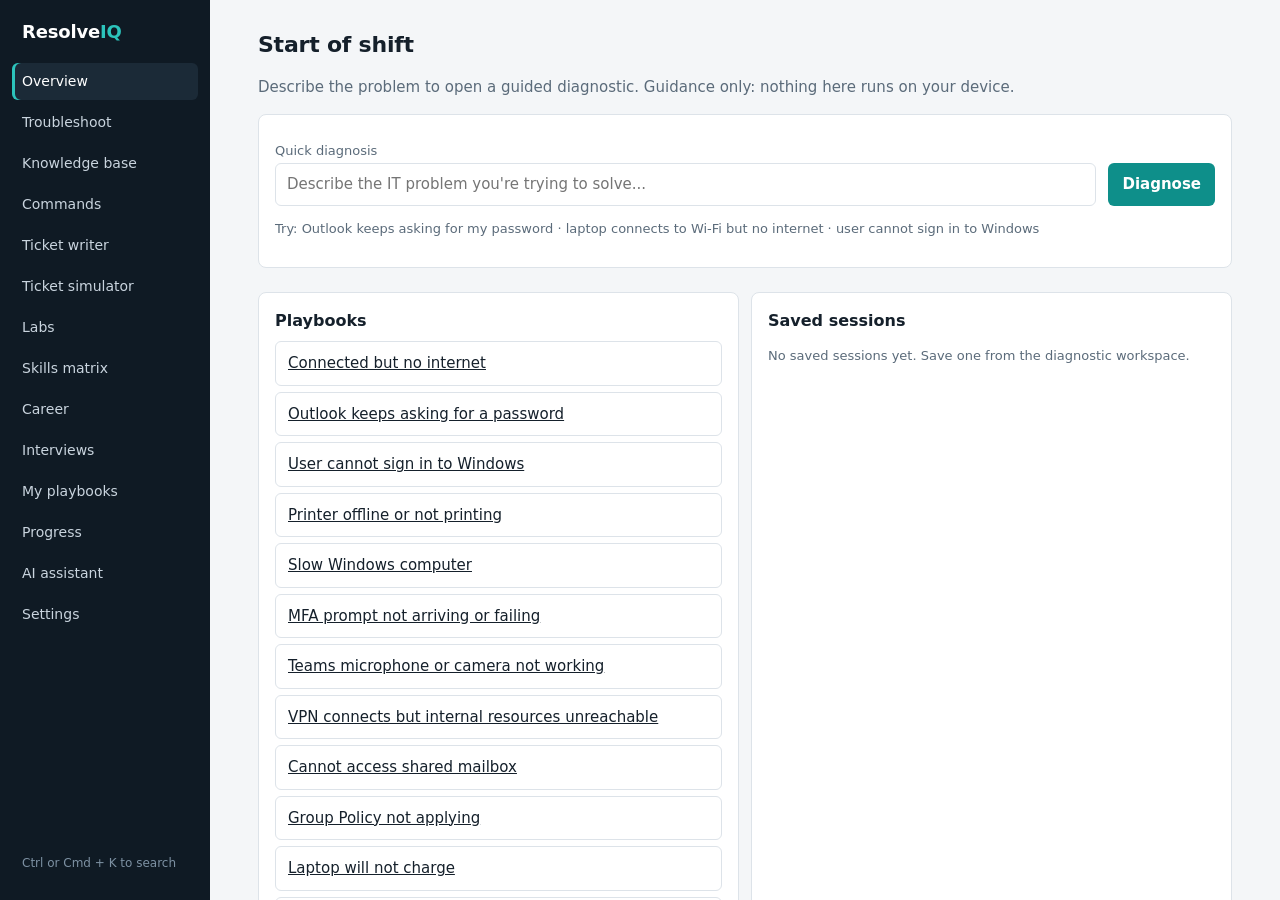
==== index.html @ e72633bb "Add files via upload" ====
<!DOCTYPE html>
<html lang="en-GB"><head><meta charset="utf-8"><title>ResolveIQ</title>
<meta name="viewport" content="width=device-width, initial-scale=1, viewport-fit=cover">
<style>
:root{--bg:#f4f6f8;--sf:#fff;--tx:#15202b;--mu:#5b6b7a;--bd:#dde3e9;--sh:#0f1a24;--shx:#c9d4de;--ac:#0e8f8a;--acx:#fff;--ok:#1a7f4b;--wn:#a15c00;--er:#b3261e;--fn:Inter,Geist,"Segoe UI",system-ui,sans-serif;--mo:ui-monospace,Consolas,monospace;box-sizing:border-box;padding-top:env(safe-area-inset-top,0px);padding-bottom:env(safe-area-inset-bottom,0px);color-scheme:light}
@media(prefers-color-scheme:dark){:root:not([data-theme=light]){--bg:#0b1218;--sf:#131d26;--tx:#e6edf3;--mu:#92a3b3;--bd:#233140;--sh:#070c11;--ac:#2cc4bc;--acx:#04201f;--ok:#4ccb8a;--wn:#f0b45a;--er:#ff8b82;color-scheme:dark}}
:root[data-theme=dark]{--bg:#0b1218;--sf:#131d26;--tx:#e6edf3;--mu:#92a3b3;--bd:#233140;--sh:#070c11;--ac:#2cc4bc;--acx:#04201f;--ok:#4ccb8a;--wn:#f0b45a;--er:#ff8b82;color-scheme:dark}
*{box-sizing:border-box}html,body{height:100%;margin:0}html{scroll-padding-top:env(safe-area-inset-top,0px)}
body{background:var(--bg);color:var(--tx);font:15px/1.5 var(--fn);display:flex}
a{color:inherit}button,input,textarea,select{font:inherit;color:inherit}
:focus-visible{outline:2px solid var(--ac);outline-offset:2px}
aside{width:210px;background:var(--sh);color:var(--shx);padding:18px 12px;display:flex;flex-direction:column;gap:4px;flex:none}
.logo{font-weight:700;font-size:18px;color:#fff;padding:0 10px 14px;letter-spacing:-.01em}.logo b{color:#2cc4bc}
aside a{padding:8px 10px;border-radius:6px;text-decoration:none;font-size:14px}aside a:hover{background:#1b2a37}aside a.on{background:#1b2a37;color:#fff;box-shadow:inset 3px 0 #2cc4bc}
aside small{margin-top:auto;padding:10px;color:#7d91a3;font-size:12px}
main{flex:1;min-width:0;overflow:auto;padding:28px clamp(16px,4vw,48px)}
h1{font-size:22px;margin:0 0 4px;letter-spacing:-.01em}h2{font-size:16px;margin:0 0 8px}.mu{color:var(--mu)}.sm{font-size:13px}
.box{background:var(--sf);border:1px solid var(--bd);border-radius:8px;padding:16px;margin:12px 0}
.row{display:flex;gap:12px;flex-wrap:wrap}.row>*{flex:1 1 280px;min-width:0}
input,textarea,select{width:100%;background:var(--sf);border:1px solid var(--bd);border-radius:6px;padding:9px 11px}
textarea{min-height:70px;resize:vertical}label{display:block;font-size:13px;color:var(--mu);margin:10px 0 3px}
.btn{background:var(--ac);color:var(--acx);border:0;border-radius:6px;padding:8px 14px;font-weight:600;cursor:pointer}
.btn.g{background:transparent;color:var(--tx);border:1px solid var(--bd)}.btn:hover{filter:brightness(1.08)}
.opt{display:block;width:100%;text-align:left;background:var(--sf);border:1px solid var(--bd);border-radius:6px;padding:10px 12px;margin:6px 0;cursor:pointer}.opt:hover{border-color:var(--ac)}
pre{background:var(--sh);color:#d5e3ee;border-radius:6px;padding:10px 12px;overflow-x:auto;font:13px var(--mo);margin:8px 0}
.tag{display:inline-block;font-size:12px;border-radius:4px;padding:1px 7px;border:1px solid currentColor;font-weight:600}
.r0{color:var(--ok)}.r1{color:var(--wn)}.r2{color:var(--er)}
.bar{height:6px;background:var(--bd);border-radius:3px;overflow:hidden}.bar i{display:block;height:100%;background:var(--ac);transition:width .25s}
.hl{display:grid;grid-template-columns:1fr 44px;gap:2px 10px;align-items:center;font-size:13px}
.ev li{margin:3px 0}.ev button{border:0;background:none;color:var(--ac);cursor:pointer;padding:0;font-size:12px}
.warn{border-left:4px solid var(--wn);background:color-mix(in srgb,var(--wn) 10%,var(--sf));padding:10px 12px;border-radius:6px;margin:10px 0}
.toast{position:fixed;bottom:20px;right:20px;background:var(--sh);color:#fff;padding:9px 14px;border-radius:6px;font-size:13px}
@media(max-width:800px){body{flex-direction:column}aside{width:100%;flex-direction:row;flex-wrap:wrap;padding:8px}.logo{padding:6px 10px}aside small{display:none}}
@media(prefers-reduced-motion:reduce){*{transition:none!important}}
</style></head><body>
<aside id="nav"></aside><main id="app" tabindex="-1"></main>
<script>
const $=s=>document.querySelector(s);
const esc=s=>String(s??"").replace(/[&<>"']/g,c=>({"&":"&amp;","<":"&lt;",">":"&gt;",'"':"&quot;","'":"&#39;"}[c]));
let DB={theme:"auto",sessions:[],recent:[]};
try{const x=JSON.parse(localStorage.getItem("riq")||"null");if(x&&Array.isArray(x.sessions))DB={...DB,...x}}catch(e){}
const save=()=>{try{localStorage.setItem("riq",JSON.stringify(DB))}catch(e){}};
const theme=()=>{if(DB.theme==="auto")document.documentElement.removeAttribute("data-theme");else document.documentElement.setAttribute("data-theme",DB.theme)};theme();
const toast=m=>{const t=document.createElement("div");t.className="toast";t.textContent=m;document.body.append(t);setTimeout(()=>t.remove(),1800)};
const copy=async t=>{try{await navigator.clipboard.writeText(t);toast("Copied")}catch(e){toast("Copy blocked by browser; select the text manually")}};

/* ---------- Playbooks: decision trees with hypothesis scoring ---------- */
const PB={
net:{t:"Connected but no internet",kw:"wifi wi-fi internet network browse browsing dns dhcp gateway offline ethernet website websites",
 h:{adp:["Adapter or Wi-Fi association fault",1],dhcp:["DHCP failure",1],lan:["Gateway, switch port or VLAN fault",1],wan:["Upstream or ISP outage",1],dns:["DNS resolution failure",1],prx:["Proxy or browser-level fault",1]},
 n:{
 a:{q:"Does the device have a valid IP configuration?",why:"Everything else depends on a usable address, mask and gateway. An address starting 169.254 means the device gave up waiting for DHCP.",cmd:"ipconfig /all",risk:0,perm:"Standard user",
  o:[{l:"Valid address (for example 192.168.x.x or 10.x.x.x) and a gateway",n:"b",e:"Valid IPv4 address and gateway present",d:{dhcp:-1,adp:-1}},{l:"169.254.x.x (APIPA) address",n:"dh",e:"APIPA address 169.254.x.x",d:{dhcp:5,adp:1}},{l:"No adapter, or media disconnected",n:"ad",e:"Adapter missing or media disconnected",d:{adp:5}}]},
 b:{q:"Can the device reach its default gateway?",why:"A reply proves the local link, switch port and VLAN work. A failure narrows the fault to the local segment.",cmd:"ping <default-gateway-from-ipconfig>",risk:0,perm:"Standard user",
  o:[{l:"Replies received",n:"c",e:"Gateway ping succeeded",d:{lan:-2,adp:-2}},{l:"Request timed out or unreachable",n:"gw",e:"Gateway ping failed",d:{lan:4,wan:-1,dns:-1,prx:-1}},{l:"Inconclusive (ICMP may be blocked)",n:"c",e:"Gateway ping inconclusive",d:{}}]},
 c:{q:"Can the device reach a public IP address directly?",why:"Pinging an IP bypasses DNS. Success means routing to the internet works, so suspect name resolution or the browser.",cmd:"ping 1.1.1.1",risk:0,perm:"Standard user",
  o:[{l:"Replies received",n:"d",e:"Ping to 1.1.1.1 succeeded",d:{wan:-3,lan:-2}},{l:"Timed out",n:"wn",e:"Ping to 1.1.1.1 failed with gateway reachable",d:{wan:5}},{l:"Not tested or blocked by policy",n:"d",e:"Ping to 1.1.1.1 not possible",d:{}}]},
 d:{q:"Does a DNS lookup succeed?",why:"This separates name resolution from connectivity. IP works but names fail is the classic DNS signature.",cmd:"nslookup microsoft.com\nResolve-DnsName microsoft.com",risk:0,perm:"Standard user",
  o:[{l:"Returns an IP address",n:"px",e:"DNS lookup succeeded",d:{dns:-3,prx:2}},{l:"Timed out or server failed",n:"dn",e:"DNS lookup failed while IP connectivity works",d:{dns:6}}]},
 dh:{res:"Likely cause: DHCP did not assign an address.",conf:"Likely, not confirmed",steps:["Check the Wi-Fi or cable first; try another port or SSID to see if the fault follows the device.","Ask whether other devices on the same switch or SSID are affected. If so, escalate to networking: DHCP scope exhaustion or relay fault.","If only this device: ipconfig /release then /renew is state-changing for this adapter only. Warn the user they will briefly lose connectivity."],esc:"Several devices affected, or scope exhaustion suspected."},
 ad:{res:"Likely cause: the adapter is disabled, unplugged or missing its driver.",conf:"Likely, not confirmed",steps:["Check physical link, Wi-Fi switch and airplane mode.","Open Device Manager and look for a warning icon on the network adapter.","Check Get-NetAdapter output for Status Disconnected or Disabled.","Enabling an adapter changes state; confirm it is permitted by policy."],esc:"Adapter absent from Device Manager after reboot (possible hardware fault)."},
 gw:{res:"The local link works or does not: gateway is unreachable from this device.",conf:"Supported by one test",steps:["Re-seat cable or reconnect Wi-Fi, then repeat the ping.","Check whether neighbouring devices can reach the gateway. If yes, suspect the port, VLAN or Wi-Fi association for this device.","Compare the device subnet mask and gateway with a working neighbour. A wrong mask or static address gives this pattern."],esc:"Multiple devices affected, or a switch port or VLAN change is suspected."},
 wn:{res:"Gateway reachable but nothing beyond it. Suspect the router, firewall or internet provider.",conf:"Likely; verify scope",steps:["Check whether other users and sites are also offline. Many affected means a possible site outage: follow your major incident process.","Check the service status page of the provider if you have access.","Do not change firewall or router settings at 1st line."],esc:"Site-wide impact: escalate immediately with the evidence below."},
 dn:{res:"IP connectivity works but name resolution fails. DNS is the supported hypothesis.",conf:"Supported by evidence",steps:["Check which DNS servers ipconfig /all lists. Are they your internal servers, a stale static value or a public resolver blocked by policy?","Query a known good resolver explicitly: nslookup microsoft.com <internal-dns-ip>. If that works, the client setting is wrong.","ipconfig /flushdns only clears the local cache. It is low risk but will not fix a bad server setting.","If the internal DNS server does not respond for several devices, escalate."],esc:"Internal DNS server not responding for multiple devices."},
 px:{res:"Name resolution and routing work. Look at the browser, proxy or security filtering.",conf:"Possible; not confirmed",steps:["Try a different browser and a private window to rule out extensions.","Check proxy settings (Settings, Network, Proxy) and any PAC file. A stale proxy after VPN use is common.","Check the error: certificate errors suggest TLS inspection or wrong system time; a block page indicates web filtering.","Do not disable security software as a shortcut. Escalate if filtering is suspected."],esc:"Block page or certificate warnings across many sites."}}},
out:{t:"Outlook keeps asking for a password",kw:"outlook password credentials prompt mfa sign in login email mailbox keeps asking authentication",
 h:{cred:["Stale cached credentials",1],id:["Account or password state (expired, locked, MFA)",1],ca:["Conditional Access or token issue",1],prof:["Outlook profile fault",1],svc:["Service-side Exchange Online issue",1]},
 n:{
 a:{q:"How many users are affected?",why:"Scope separates a single-client fault from a service or tenant problem and decides whether this is a possible major incident.",cmd:"Check the Microsoft 365 admin centre service health (needs admin) or ask colleagues",risk:0,perm:"Service health needs an admin role",
  o:[{l:"Only this user",n:"b",e:"Single user affected",d:{svc:-2,prof:1,cred:1}},{l:"Several users",n:"mu",e:"Multiple users affected",d:{svc:5,ca:2,cred:-2}},{l:"Unknown",n:"b",e:"Scope not established",d:{}}]},
 b:{q:"Can the user sign in at outlook.office.com in a browser?",why:"A working browser sign-in proves the account, password and MFA are good, which points the fault at the Outlook client.",cmd:"Use a private browser window",risk:0,perm:"Standard user",
  o:[{l:"Browser sign-in works",n:"c",e:"Outlook on the web works",d:{id:-3,svc:-3,cred:3,prof:2}},{l:"Browser sign-in fails",n:"id",e:"Browser sign-in also fails",d:{id:5,ca:2,cred:-2,prof:-2}}]},
 c:{q:"Are old entries present in Credential Manager?",why:"Cached Office or MicrosoftOffice16 tokens can persist after a password change and cause repeated prompts.",cmd:"control /name Microsoft.CredentialManager",risk:1,perm:"Standard user; removing entries signs the user out of those apps",
  o:[{l:"Stale Office or Outlook entries found",n:"cr",e:"Stale credentials found in Credential Manager",d:{cred:5}},{l:"Nothing relevant",n:"pf",e:"No stale credentials",d:{cred:-3,prof:3}}]},
 mu:{res:"Multiple users affected: treat as a possible service or tenant issue.",conf:"Possible",steps:["Check Microsoft 365 service health and known incidents.","Look for a recent change: Conditional Access, MFA registration or a password policy update.","Do not reset individual credentials.","Raise or link a major incident per your process."],esc:"Escalate now with the affected-user list and first-report time."},
 id:{res:"The account cannot authenticate even in a browser. Investigate account state.",conf:"Supported by evidence",steps:["Check for lockout, expired password, disabled account or changed MFA method (needs the right permissions).","If you have access, read the Entra sign-in log failure code and Conditional Access result; do not guess from the user report.","Reset passwords only after verifying identity per policy."],esc:"Failure involves Conditional Access, risky sign-in or suspected compromise: follow security incident procedure."},
 cr:{res:"Stale cached credentials are the supported cause.",conf:"Supported; verify after fix",steps:["Close Outlook. Remove the stale Microsoft Office and Outlook entries, noting this signs the user out of them.","Restart Outlook and sign in again. Expect an MFA prompt.","Verify: send and receive a test message and confirm no further prompts after a restart."],esc:"Prompts return after clearing credentials: check sign-in logs."},
 pf:{res:"Account and credentials look fine. Suspect the Outlook profile.",conf:"Possible",steps:["Create a new profile through Control Panel, Mail, Show Profiles. This does not delete the old one.","Test the new profile. If it works, the old profile is corrupt; move the user across and explain the OST resync time.","Escalate if a new profile also prompts."],esc:"New profile also fails."}}},
win:{t:"User cannot sign in to Windows",kw:"windows sign in login logon locked lockout password domain profile trust relationship cannot log",
 h:{lock:["Account locked out",1],pw:["Wrong or expired password",1],net:["No route to a domain controller",1],trust:["Broken machine trust",1],prof:["Profile fault",1]},
 n:{
 a:{q:"What exact message does the sign-in screen show?",why:"The message is the strongest early evidence. Do not infer it from the user description.",cmd:"Ask for a photo of the screen",risk:0,perm:"None",
  o:[{l:"Account locked out",n:"lk",e:"Message: account locked out",d:{lock:8}},{l:"Password incorrect or must be changed",n:"pw",e:"Message: password incorrect or expired",d:{pw:6}},{l:"Domain not available or trust relationship failed",n:"b",e:"Message: domain unavailable or trust relationship failed",d:{net:3,trust:3}},{l:"User profile service failed or temporary profile",n:"pf",e:"Profile error shown",d:{prof:8}}]},
 b:{q:"Can the device reach the network or VPN?",why:"Without a route to a domain controller, new sign-ins cannot validate. A trust error with a healthy network suggests a broken machine account.",cmd:"ping <domain-controller-or-domain-name>\nTest-NetConnection <dc> -Port 389",risk:0,perm:"Standard user",
  o:[{l:"Reachable",n:"tr",e:"Domain controller reachable",d:{net:-3,trust:4}},{l:"Not reachable",n:"nt",e:"Domain controller unreachable",d:{net:5}}]},
 lk:{res:"Account lockout confirmed by the message.",conf:"Confirmed",steps:["Verify the user identity per policy before any unlock.","Request an unlock from the team with permission; do not unlock automatically.","Ask where the old password might be saved: phones, mapped drives, VPN, scheduled tasks. These are the usual lockout sources.","If lockouts repeat within minutes, treat as possible attack and escalate to security."],esc:"Repeated lockouts or lockout source unknown."},
 pw:{res:"Password problem: wrong, expired or changed.",conf:"Likely",steps:["Check caps lock and keyboard layout.","Verify identity, then use the approved self-service reset or a reset by authorised staff.","Warn the user that other devices and Outlook may need the new password."],esc:"Reset fails or account shows unexpected activity."},
 tr:{res:"Network is fine but trust fails: the machine account may be broken.",conf:"Possible",steps:["Check the device clock and last sign-in date.","Repair needs local admin and domain permissions; this is a 2nd-line action.","Capture the exact error and device name."],esc:"Escalate to 2nd line for machine-account repair."},
 nt:{res:"No route to a domain controller.",conf:"Likely",steps:["If the user is remote, connect to VPN first or use cached credentials if previously signed in.","Switch to the no-internet playbook for connectivity checks."],esc:"Multiple devices on site cannot reach the domain."},
 pf:{res:"Profile fault. Do not delete the profile as a first step.",conf:"Possible",steps:["Sign in with another account to confirm the device is otherwise healthy.","Check Event Viewer for User Profile Service events and disk space.","Back up user data before any profile rebuild; this is destructive."],esc:"Data at risk or disk errors suspected."}}},
prn:{t:`Printer offline or not printing`,kw:`printer print offline queue stuck spooler driver paper job`,
 h:{que:[`Stuck print queue`,1],net:[`Printer unreachable on the network`,1],drv:[`Driver or port fault`,1],dev:[`Printer hardware or offline state`,1]},
 n:{
 a:{q:`Is the problem affecting one user or everyone who uses this printer?`,why:`Scope separates a local client fault from a printer or network fault.`,cmd:`Ask two other users to print a test page`,risk:0,perm:`None`,o:[{l:`Only this user`,n:`b`,e:`Single user affected`,d:{que:2,drv:2,net:-1,dev:-2}},{l:`Everyone`,n:`c`,e:`All users of this printer affected`,d:{net:3,dev:3,que:-1,drv:-2}}]},
 b:{q:`Does the local print queue show stuck or errored jobs?`,why:`One failed job at the head of the queue blocks everything behind it.`,cmd:`Get-PrintJob -PrinterName <name>\nSettings, Printers and scanners, Open print queue`,risk:0,perm:`Standard user`,o:[{l:`Stuck or errored job at the head`,n:`qr`,e:`Stuck job in queue`,d:{que:6}},{l:`Queue empty, or status shows Offline`,n:`c`,e:`Queue empty or printer shows Offline`,d:{que:-2,net:2}}]},
 c:{q:`Does the printer reply to ping at its IP address?`,why:`A reply proves power, network link and IP are working, moving suspicion to drivers or ports.`,cmd:`ping <printer-ip>`,risk:0,perm:`Standard user`,o:[{l:`Replies`,n:`dr`,e:`Printer reachable by ping`,d:{net:-3,drv:3}},{l:`No reply`,n:`pn`,e:`Printer not reachable by ping`,d:{net:4,dev:3}}]},
 qr:{res:`A stuck job in the local queue is the likely cause.`,conf:`Supported by evidence`,steps:[`Cancel the stuck job from the print queue and retry.`,`If it will not cancel, restarting the Print Spooler (Restart-Service Spooler, admin) is state-changing. On a shared print server it interrupts every user, so get approval first.`,`Verify with a test page and ask the user to confirm.`],esc:`Jobs keep sticking: suspect a faulty driver or a corrupt document; escalate.`},
 dr:{res:`Printer is reachable but not printing for this user: suspect the driver or port.`,conf:`Possible`,steps:[`Check the printer port IP matches the printer current address (DHCP changes are common).`,`Compare the driver with a working colleague's setup.`,`Reinstalling a driver changes the system; confirm it is permitted and note the old version.`],esc:`Driver deployment is managed centrally.`},
 pn:{res:`Printer is not reachable: power, network link or IP change.`,conf:`Likely`,steps:[`Check power, the printer display and the network cable or Wi-Fi status.`,`Print the printer's configuration page to see its current IP.`,`If a whole department is affected, treat as a site incident and escalate.`],esc:`Printer reachable from no device, or switch port suspected.`}}},
slow:{t:`Slow Windows computer`,kw:`slow computer laptop performance freezing lag cpu memory ram disk startup sluggish`,
 h:{cpu:[`CPU-bound process`,1],ram:[`Memory pressure`,1],dsk:[`Disk saturation or failing disk`,1],st:[`Startup load or pending updates`,1]},
 n:{
 a:{q:`In Task Manager, Performance tab, which resource is sustained near 100 per cent?`,why:`The saturated resource decides where to look. Watch for a minute; brief spikes are normal.`,cmd:`Ctrl+Shift+Esc, Performance tab\nGet-Process | Sort CPU -Desc | Select -First 5`,risk:0,perm:`Standard user`,o:[{l:`CPU`,n:`cp`,e:`CPU sustained near 100 percent`,d:{cpu:6}},{l:`Memory`,n:`rm`,e:`Memory sustained near 100 percent`,d:{ram:6}},{l:`Disk`,n:`dk`,e:`Disk sustained near 100 percent`,d:{dsk:6}},{l:`None: only slow shortly after sign-in`,n:`su`,e:`No sustained saturation; slow after sign-in`,d:{st:6}}]},
 dk:{q:`Are there disk errors in the System log or a SMART warning?`,why:`Disk saturation from a failing drive needs a different response from heavy software activity.`,cmd:`Get-WinEvent -FilterHashtable @{LogName='System';Id=7,11,51,153} -MaxEvents 10`,risk:0,perm:`Standard user (some systems need admin)`,o:[{l:`Errors or warnings present`,n:`df`,e:`Disk errors or SMART warning present`,d:{dsk:4}},{l:`None found`,n:`dh`,e:`No disk errors found`,d:{dsk:-1,st:2}}]},
 cp:{res:`A process is consuming CPU. Identify it before acting.`,conf:`Supported by evidence`,steps:[`Sort Task Manager by CPU and note the process name. Is it expected (update, antivirus scan) or unknown?`,`Terminating processes is disruptive and loses unsaved data. Prefer waiting for scans to finish.`,`Unknown process using high CPU may be a security issue: escalate rather than deleting it.`],esc:`Unknown process, or high CPU persists after reboot.`},
 rm:{res:`Memory is exhausted, so Windows is paging to disk.`,conf:`Supported by evidence`,steps:[`Identify the largest consumers (browser tabs, Teams, Office).`,`Ask the user to close unneeded apps and restart if uptime is long.`,`If installed memory is consistently too low for the user's work, raise a hardware request.`],esc:`Memory climbs steadily with nothing running (possible leak).`},
 df:{res:`Disk errors point to a possibly failing drive.`,conf:`Possible; confirm`,steps:[`Advise the user to back up important data now.`,`Do not run repair tools that write to a failing disk before data is safe.`,`Raise a hardware replacement request with the event IDs and times as evidence.`],esc:`Escalate to 2nd line or hardware support promptly.`},
 dh:{res:`Disk is busy without errors. Likely software activity such as updates, search indexing or antivirus.`,conf:`Likely`,steps:[`Check Windows Update and antivirus scan status.`,`Check free space; under 10 percent can cause slowdowns.`,`Re-test after the activity completes.`],esc:`Persists for days with no explainable process.`},
 su:{res:`Slowness after sign-in suggests startup load or pending updates.`,conf:`Possible`,steps:[`Open Task Manager, Startup apps, and review high-impact entries.`,`Check for pending updates and restarts.`,`Disable only non-essential items and tell the user what changed.`],esc:`Managed startup items are set by policy.`}}}
};
/* ---------- Command reference ---------- */
const CMD=[
["ipconfig /all","Show full IP configuration for every adapter.",0,"Standard","Look at IPv4 address, mask, gateway, DHCP server and DNS servers. 169.254.x.x means DHCP failed.","ping, nslookup, Get-NetIPConfiguration"],
["ping <host>","Test basic reachability and latency with ICMP.",0,"Standard","Replies prove the path works. Timeouts may also mean ICMP is blocked, so they are not proof of failure.","tracert, Test-NetConnection"],
["tracert <host>","Show each routing hop to a destination.",0,"Standard","The last responding hop before timeouts marks where to look. Some routers hide hops.","pathping, ping"],
["nslookup <name> [server]","Query DNS, optionally against a chosen server.",0,"Standard","Comparing answers from two servers shows whether the client setting or the server is wrong.","Resolve-DnsName, ipconfig /flushdns"],
["Resolve-DnsName <name>","PowerShell DNS query returning structured records.",0,"Standard","Check Type, TTL and IPAddress. Add -Server to test a specific resolver.","nslookup"],
["Test-NetConnection <host> -Port 443","Test a TCP port on a remote host.",0,"Standard","TcpTestSucceeded True means the port is reachable. False means blocked, closed or host down.","ping, netstat"],
["netstat -ano","List connections and listening ports with process IDs.",0,"Standard","Match PID to tasklist to find which process owns a connection.","tasklist, Get-Process"],
["Get-NetAdapter","List network adapters and link status.",0,"Standard","Status Up or Disconnected and LinkSpeed help separate hardware from configuration faults.","ipconfig /all"],
["whoami /groups","Show the current user, groups and privilege level.",0,"Standard","Useful for access-denied cases: confirm the expected group appears. Group changes need a new sign-in.","gpresult /r"],
["gpresult /r","Summarise Group Policy applied to user and computer.",0,"Standard (/scope computer needs admin)","Check which GPOs applied or were filtered, and the last applied time.","gpupdate /force"],
["Get-Service <name>","Check whether a Windows service is running.",0,"Standard","Status Stopped on a required service explains many app faults.","Restart-Service"],
["Get-WinEvent -LogName System -MaxEvents 20","Read recent System event log entries.",0,"Standard (Security log needs admin)","Look for Error or Critical entries near the incident time; record the Event ID.","Event Viewer, Reliability Monitor"],
["systeminfo","Summarise OS, uptime, hotfixes and hardware.",0,"Standard","Check OS build, boot time and installed updates.","Get-ComputerInfo"],
["ipconfig /flushdns","Clear the local DNS resolver cache.",1,"Standard","Low risk and only affects this device's cache. Does not fix a wrong DNS server setting.","nslookup"],
["gpupdate /force","Reapply Group Policy now.",1,"Standard; may prompt for sign-out or restart","May log the user off. Warn first and save work.","gpresult /r"],
["ipconfig /release then /renew","Drop and request a new DHCP lease.",1,"Admin","Briefly interrupts connectivity. Do not run over a remote session on that adapter.","ipconfig /all"],
["sfc /scannow","Scan and repair protected system files.",1,"Admin","Can take a long time and needs a healthy component store. Read CBS.log if repairs fail.","DISM /Online /Cleanup-Image /ScanHealth"],
["DISM /Online /Cleanup-Image /ScanHealth","Check the Windows component store for corruption.",0,"Admin","Read-only scan. /RestoreHealth changes state and needs Windows Update or source access.","sfc /scannow"],
["taskkill /PID <id>","Terminate a process.",2,"Standard for own processes; admin otherwise","Unsaved data is lost. Never kill security or system processes. Prefer closing normally first.","tasklist, Get-Process"],
["Restart-Service <name>","Restart a Windows service.",2,"Admin","Interrupts anything using the service. Check dependents and get approval on shared servers.","Get-Service"]];
const RK=["Read-only","Changes state","Disruptive"];
DB.skills=DB.skills||{};DB.lab=DB.lab||{};DB.tk=DB.tk||{};DB.iv=DB.iv||{};
const KB=[
["Reading ipconfig /all","Networking","Overview: ipconfig /all lists address, mask, gateway, DHCP and DNS servers for each adapter.\nSteps: find the active adapter; check the address is in the expected range (169.254.x.x means DHCP failed); confirm the gateway is in the same subnet as the address; note the DNS servers.\nEscalate when several devices show self-assigned addresses."],
["DNS failure versus no connectivity","Networking","Overview: if ping to an IP works but names fail, the fault is name resolution, not routing.\nSteps: ping 1.1.1.1; run nslookup against the configured server; repeat against a known public resolver. If only the configured server fails, the client DNS setting or server is at fault.\nCommon mistake: flushing the cache when the server setting is wrong."],
["Why accounts lock out","Identity and access","Overview: lockouts follow repeated bad passwords, usually from a stale saved credential rather than the user typing.\nSteps: verify identity; unlock only through the permitted route; ask about phones, mapped drives, VPN and scheduled tasks using the old password.\nSecurity: repeated rapid lockouts can indicate password spraying. Escalate to security."],
["Priority is impact and urgency","ITIL and ITSM","Overview: priority is derived from impact (how many or how important) and urgency (how soon it must be fixed). Severity is a different measure used by some teams.\nExample: one user locked out an hour before a board meeting may be high urgency, low impact. A department printer outage may be the opposite.\nOrganisations define their own matrices; learn yours."],
["Writing a ticket someone can act on","Service desk communication","Overview: record symptom, scope, what you checked, what you observed and the next action.\nSteps: separate facts from assumptions; include exact error text and times; never invent steps or results; leave a placeholder when unknown.\nExample: replace 'Outlook broken, fixed' with the symptom, the test, the result and the change."],
["Outlook: client, account or service?","Microsoft 365","Overview: test Outlook on the web first. If it works, the account is healthy and the client or profile is suspect. If it fails, look at account state and sign-in logs.\nSteps: check scope; test browser; check stored credentials; try a new profile.\nEscalate when many users are affected or Conditional Access is involved. Confirm specifics in Microsoft Learn."],
["Safe use of state-changing commands","Troubleshooting methodology","Overview: diagnostics should be read-only first. Commands that restart services, kill processes, change DNS or reset networking can interrupt the user or others.\nSteps: state the risk; check permissions; warn the user; record the previous state so you can roll back; note it in the ticket.\nEscalate when the action affects shared servers or you lack explicit authority."],
["Event Viewer basics","Windows","Overview: Event Viewer records system, application and security events. Use it to find what happened near the time of the fault.\nSteps: open Windows Logs, System or Application; filter by Error and Critical around the incident time; record the source and Event ID; search the exact ID rather than guessing.\nSecurity: the Security log usually needs admin rights."],
["Access denied: groups and permissions","Identity and access","Overview: access depends on group membership and permissions on the resource. New group membership applies only after a fresh sign-in.\nSteps: confirm the exact resource and error; check the user's groups (whoami /groups); compare with a user who has access; ask the resource owner to approve access.\nSecurity: apply least privilege; never grant access without owner approval."],
["Recognising a possible major incident","ITIL and ITSM","Overview: many users affected, a core service down or a security risk may need the major incident process.\nSteps: count reports and affected sites; check service health; link tickets to one parent; alert the duty manager; keep the user updates factual.\nSecurity: suspected ransomware or data exfiltration means follow incident response, preserve evidence and do not attempt repairs."]];
const LB=[
{t:"Diagnose a network problem",g:"A PC cannot reach the internet. Use the supported commands, then name the root cause.",c:{"ipconfig /all":"IPv4 Address . . . : 192.168.1.50\nSubnet Mask . . . : 255.255.255.0\nDefault Gateway . : 192.168.2.1\nDNS Servers . . . : 192.168.1.10","ping 192.168.2.1":"Request timed out.","ping 192.168.1.1":"Reply from 192.168.1.1: bytes=32 time=1ms","ping 192.168.1.10":"Reply from 192.168.1.10: bytes=32 time=1ms","ping 1.1.1.1":"Request timed out."},q:"Root cause?",o:["DNS server is down","Default gateway is outside the device subnet","Adapter is disabled","DHCP lease expired"],a:1,x:"192.168.2.1 is not inside 192.168.1.0/24, so traffic cannot leave the subnet. The neighbour at 192.168.1.1 replies and is the likely correct gateway. Next lab: DNS."},
{t:"Troubleshoot DNS",g:"Websites fail to load. Separate connectivity from name resolution.",c:{"ipconfig /all":"IPv4 Address . . . : 10.0.0.25\nDefault Gateway . : 10.0.0.1\nDNS Servers . . . : 10.0.0.99","ping 10.0.0.1":"Reply from 10.0.0.1: time=1ms","ping 1.1.1.1":"Reply from 1.1.1.1: time=12ms","nslookup microsoft.com":"DNS request timed out.\nServer: 10.0.0.99","nslookup microsoft.com 1.1.1.1":"Name: microsoft.com\nAddress: (valid address returned)"},q:"Root cause?",o:["The DNS server 10.0.0.99 is not responding","The default gateway is wrong","The PC has no IP address","The internet is down"],a:0,x:"IP connectivity works and a public resolver answers, so only the configured server fails. Check why the client uses 10.0.0.99, and escalate if it serves other devices."},
{t:"Resolve an account access issue",g:"User jsmith cannot open the Finance share. Check the account, groups and share permissions, then name the cause.",c:{"whoami /groups":"Domain Users\nStaff-All","get-aduser jsmith":"Enabled: True\nLockedOut: False\nPasswordExpired: False","get-adprincipalgroupmembership jsmith":"Domain Users\nStaff-All","get-smbshareaccess -name finance":"Finance-Team   Allow   Change\nDomain Admins  Allow   Full"},q:"Root cause?",o:["Account is locked out","The user is not in the Finance-Team group","The share is offline","Password expired"],a:1,x:"The account is healthy, but the share only grants Finance-Team and jsmith is not a member. Get approval from the data owner, then an administrator adds the group. Never grant access without approval."},
{t:"Troubleshoot a printer",g:"Floor 2 printer shows Offline. Find the cause using the queue, network and service state.",c:{"get-printer -name floor2":"Name: Floor2\nPrinterStatus: Offline","get-printjob -printername floor2":"Id 4  JobStatus: Error  Document: report.pdf\nId 5  JobStatus: Queued","ping 10.0.5.20":"Reply from 10.0.5.20: bytes=32 time=2ms","get-service spooler":"Status: Running"},q:"Root cause?",o:["A stuck job at the head of the queue","The printer is powered off","The spooler service is stopped","The wrong driver is installed"],a:0,x:"The printer answers ping and the spooler runs, so the problem is local. Job 4 has errored and blocks the queue behind it. Cancel it first; restarting the Spooler is state-changing and should be approved on shared servers."}];
const SC=[
{t:"VIP cannot open email",d:"A director reports Outlook is stuck before a 10:00 meeting. Others in the team are fine.",qs:[["First action?",[["Reset her password immediately",0,"Premature and disruptive; nothing shows a password fault."],["Confirm exact symptom and test Outlook on the web",2,"Good: gathers evidence and splits client from account."],["Reinstall Office",0,"Heavy action with no evidence."]]],["Priority?",[["Low: only one user",0,"Ignores urgency and the person involved."],["High urgency, lower impact: act now, state your reasoning",2,"Correct: impact and urgency are separate."],["Critical major incident",0,"Overstated for one user."]]],["Browser works, Outlook does not. Update to the user?",[["Tell her she can use the web version now while you fix the client, with a time for the next update",2,"Clear workaround and expectation."],["No update until fixed",0,"Leaves the user guessing."]]]]},
{t:"Suspected phishing click",d:"A user clicked a link in an email then entered her password on a page that looked like Microsoft sign-in.",qs:[["First action?",[["Treat as a possible compromise and follow the security incident process",2,"Correct: credentials may be exposed."],["Tell her to ignore it",0,"Unsafe."],["Delete the email and close the ticket",0,"Destroys evidence and misses the risk."]]],["What should you capture?",[["Sender, subject, time of click, URL if known; do not forward widely",2,"Preserves evidence for security."],["Nothing, security will ask later",0,"Loses time-critical detail."]]]]},
{t:"Department printer outage",d:"Twelve people on one floor cannot print and a team has a deadline in two hours.",qs:[["First action?",[["Check whether it is the printer, the print server or the network, and record the scope",2,"Good: scope and layer come first."],["Reinstall drivers on all twelve PCs",0,"Heavy, risky and unsupported by evidence."]]],["Update to the team?",[["Give the workaround (nearest printer), what you are checking and a time for the next update",2,"Clear and honest."],["Say it will be fixed soon",0,"Vague and unhelpful."]]]]},
{t:"SLA about to breach",d:"A P2 ticket has 20 minutes left on its resolution target. You are waiting on a vendor.",qs:[["What do you do?",[["Update the ticket, warn the owner or team lead and request escalation with the evidence",2,"Right: transparency early."],["Wait and hope",0,"Hides the risk."],["Close the ticket to stop the clock",0,"Misleading and unprofessional."]]]]}];
const SKG={"Core support":["Structured troubleshooting","Ticket documentation","Prioritisation","Escalation"],"Windows":["Event Viewer","Services and processes","PowerShell","Profiles and updates"],"Microsoft ecosystem":["Microsoft 365","Active Directory","Entra ID","Intune","Group Policy"],"Networking":["TCP/IP and subnetting","DNS and DHCP","VPN and firewalls"],"Security":["MFA and least privilege","Phishing response","Log analysis"]};
const CR=[["1st to 2nd line","Deeper Windows, AD, networking, incident ownership","Optional: CompTIA A+ or Network+","Document five incidents you owned end to end"],["Systems Administrator","Windows Server, GPO, PowerShell, DNS, DHCP, backup","Optional: Microsoft role-based exams","Build a home lab domain"],["Microsoft Cloud Engineer","Entra ID, M365, Azure basics, automation","Optional: Microsoft fundamentals and Azure exams","Script a user onboarding in Graph PowerShell"],["Cybersecurity Analyst","Logs, SIEM basics, Defender, incident response","Optional: Security+","Write up a simulated phishing investigation"],["Network Engineer","Subnetting, VLANs, routing, packet analysis","Optional: Cisco CCNA, Network+","Capture and explain a DNS exchange in Wireshark"],["Endpoint and Modern Workplace","Intune, Autopilot, compliance, app deployment","Optional: Microsoft endpoint exams","Enrol a test device and document policies"],["IT Service Management","Incident, problem, change, SLAs, reporting","Optional: ITIL 4 Foundation","Propose one problem record from recurring tickets"]];
const IV=[["A user connects to Wi-Fi but cannot browse. Talk me through it.","Clarify scope and impact; check ipconfig for a valid address and gateway; ping the gateway, then a public IP, then test DNS. Interpret each result before the next step, avoid state-changing commands until justified, record evidence and escalate if several users are affected."],["A user is locked out before an important meeting.","Verify identity, unlock via the permitted route, identify the lockout source (saved credentials, phone, mapped drives), explain the cause to the user and escalate repeated lockouts as a possible attack."],["Explain impact versus urgency.","Impact measures how many people or how much business value is affected. Urgency measures how quickly it must be resolved. Priority is derived from both using the organisation matrix."],["Outlook keeps asking for a password. What do you check?","Scope first; test Outlook on the web; if it works, check stored credentials then try a new profile; if not, check account state and sign-in logs; escalate Conditional Access or multi-user cases."],["What is DNS and how do you test it?","DNS translates names to IP addresses. Test with nslookup or Resolve-DnsName against the configured server and a known public resolver; compare results to find whether the client setting or server is at fault."],["Describe a time you handled a difficult user (STAR).","Use your own real example: Situation, Task, Action, Result. Do not invent experience. Show empathy, clear communication and a measurable, honest result."],["A colleague reports a possible compromised account.","Do not attempt repair. Follow the security incident process, preserve evidence, avoid tipping off, escalate immediately with times and details."],["When do you escalate?","When you lack permission, the risk is high, many users are affected, security is involved, or SLA time is at risk. Hand over evidence, steps taken and the next suggested action."]];
const Q=(q,why,cmd,risk,perm,o)=>({q,why,cmd,risk,perm,o}),O=(l,n,e,d={})=>({l,n,e,d}),R=(res,conf,steps,esc)=>({res,conf,steps,esc});
Object.assign(PB,{
mfa:{t:`MFA prompt not arriving or failing`,kw:`mfa authenticator two factor code prompt verification sign token`,h:{app:[`Phone or authenticator app fault`,1],reg:[`Method lost or changed`,1],atk:[`Possible compromise`,1]},n:{
a:Q(`Is the user receiving approval prompts they did not trigger?`,`Unrequested prompts may mean someone else has the password. This is a security question before a support one.`,`Ask the user directly`,0,`None`,[O(`Yes, unexpected prompts`,`sec`,`Unrequested MFA prompts reported`,{atk:9}),O(`No, user is signing in normally`,`b`,`No unexpected prompts`,{atk:-2})]),
b:Q(`Does the phone have data, automatic time and notifications allowed for the authenticator?`,`Push approval needs connectivity and notifications. Clock drift breaks code-based methods.`,`Check phone data, time settings and app notifications`,0,`None`,[O(`Found and fixed a phone problem`,`ph`,`Phone connectivity, time or notification fault found`,{app:6}),O(`Phone is fine`,`rg`,`Phone connectivity, time and notifications fine`,{app:-3,reg:3})]),
sec:R(`Possible account compromise. Stop troubleshooting.`,`Escalate`,[`Tell the user to deny every prompt and not approve any.`,`Raise a security incident per your process; keep times and details.`,`Password reset and session revocation are for authorised staff.`],`Immediately.`),
ph:R(`A phone-side fault is the likely cause.`,`Likely`,[`Retry sign-in and confirm the prompt arrives.`,`If a code method fails, set the phone clock to automatic.`],`Prompts still fail after the phone is fixed.`),
rg:R(`The registered method may be lost, changed or replaced (new phone).`,`Possible`,[`Verify identity per policy.`,`Resetting MFA methods needs an authorised administrator.`,`If you have access, read the sign-in log MFA failure detail.`],`Escalate to the identity team for a method reset.`)}},
teams:{t:`Teams microphone or camera not working`,kw:`teams microphone mic camera webcam audio sound meeting headset speaker`,h:{perm:[`Permissions or privacy settings`,1],sel:[`Wrong device selected`,1],drv:[`Driver or hardware fault`,1],app:[`Teams client issue`,1]},n:{
a:Q(`Does the device work in another app, such as Windows Voice Recorder or Camera?`,`This separates a device or Windows fault from a Teams fault.`,`Open the Camera app or Sound settings input meter`,0,`Standard user`,[O(`Works elsewhere`,`b`,`Device works outside Teams`,{app:3,sel:3,drv:-3}),O(`Fails everywhere`,`c`,`Device fails in every app`,{drv:4,perm:3,app:-3})]),
b:Q(`In Teams, Settings, Devices: is the correct device selected, and does the test show input?`,`Teams may default to another microphone, such as a monitor or dock.`,`Teams, Settings, Devices`,0,`Standard user`,[O(`Wrong device; correcting it fixes it`,`sf`,`Wrong device selected in Teams`,{sel:8}),O(`Correct device already selected`,`rt`,`Correct device selected but still failing`,{app:4,sel:-3})]),
c:Q(`Are Windows privacy settings and Device Manager showing the device as allowed and healthy?`,`Disabled access or a driver warning prevents every app from using the device.`,`Settings, Privacy, Microphone or Camera\nDevice Manager`,0,`Standard user`,[O(`Access blocked, or device disabled or warning icon`,`pm`,`Privacy block or driver warning`,{perm:5,drv:3}),O(`All appears fine`,`hw`,`Settings and Device Manager look healthy`,{drv:4})]),
sf:R(`Wrong input device was selected.`,`Confirmed by the fix`,[`Select the correct device in Teams and run a test call.`,`Explain how to check it before important meetings.`],`Not needed.`),
rt:R(`Teams client issue is possible.`,`Possible`,[`Sign out and back in, then fully quit Teams and reopen.`,`Check Teams is up to date.`,`Clearing the Teams cache changes local state and signs the user out; warn them first.`],`Fails for several users: check Microsoft 365 service health.`),
pm:R(`Windows privacy block or driver warning.`,`Supported`,[`Enable device access if policy allows.`,`A driver warning needs an approved driver from the vendor or Windows Update.`],`Access is managed by policy, or driver install is not permitted.`),
hw:R(`Possible hardware fault.`,`Possible`,[`Try a different USB port or another headset.`,`Test the same device on another computer.`],`Device fails on a second computer: replace it.`)}},
vpn:{t:`VPN connects but internal resources unreachable`,kw:`vpn remote tunnel internal resources file server intranet connected cannot reach`,h:{dns:[`Internal DNS not used`,1],route:[`Routing or split tunnel`,1],acl:[`Firewall or access policy`,1],svc:[`Target server down`,1]},n:{
a:Q(`Can the user reach the internal resource by IP address?`,`If the IP works and the name does not, the fault is DNS, not the tunnel.`,`ping <server-ip>\nTest-NetConnection <server-ip> -Port 445`,0,`Standard user`,[O(`IP works, name fails`,`dn`,`Internal resource reachable by IP but not by name`,{dns:8}),O(`Neither works`,`b`,`Neither IP nor name reachable over VPN`,{dns:-2,route:3,acl:3}),O(`Both work`,`ok`,`Resource reachable by IP and name`,{})]),
b:Q(`Can other VPN users reach the same resource?`,`This tells you whether the fault is the user's tunnel or the resource.`,`Ask a colleague on VPN to test`,0,`None`,[O(`Colleagues cannot either`,`sv`,`Other VPN users also cannot reach it`,{svc:8}),O(`Colleagues can`,`rc`,`Other VPN users can reach it`,{route:3,acl:3,svc:-4})]),
dn:R(`VPN client is not using internal DNS.`,`Supported`,[`Check DNS servers on the VPN adapter with ipconfig /all.`,`Test nslookup against the internal DNS server.`,`Reconnecting the VPN is low risk; changing VPN configuration is not.`],`VPN profile DNS settings need an administrator.`),
sv:R(`The resource or network path may be down for everyone.`,`Likely`,[`Check service status and any recent change.`,`Treat as a possible wider incident and link tickets.`],`Escalate with the list of affected users.`),
rc:R(`Problem is specific to this user or device.`,`Possible`,[`Check the VPN group membership and device compliance.`,`Compare the assigned address and routes with a working colleague.`],`Group or policy changes are needed.`),
ok:R(`Access works now. Check whether the fault is intermittent.`,`Inconclusive`,[`Ask the user to retry and note the exact error.`,`Record the times for later correlation.`],`Recurs: escalate with timestamps.`)}},
smb:{t:`Cannot access shared mailbox`,kw:`shared mailbox access permission delegate exchange outlook folder send as full access`,h:{perm:[`Permission not granted`,1],sync:[`Not yet propagated or cached`,1],cli:[`Outlook client issue`,1]},n:{
a:Q(`Has the user been granted Full Access on the mailbox, and when?`,`Permissions can take time to appear in Outlook. If never granted, no client fix will help.`,`Ask the mailbox owner or check in the Exchange admin centre (needs admin)`,0,`Admin role to verify`,[O(`Never granted`,`np`,`Permission not granted`,{perm:9}),O(`Granted more than an hour ago`,`b`,`Full Access granted over an hour ago`,{sync:-2,cli:3}),O(`Granted recently`,`pr`,`Full Access granted recently`,{sync:6})]),
b:Q(`Can the user open the mailbox in Outlook on the web?`,`The web version avoids local cache problems.`,`outlook.office.com, then Open another mailbox`,0,`Standard user`,[O(`Works on the web`,`cc`,`Shared mailbox opens in Outlook on the web`,{cli:6}),O(`Fails on the web`,`np`,`Shared mailbox fails on the web too`,{perm:5})]),
np:R(`Permission is missing or wrong.`,`Supported`,[`Obtain approval from the mailbox owner.`,`An administrator adds Full Access or Send As. Apply least privilege.`],`Needs a permissions change.`),
pr:R(`Recently granted. Propagation or caching delay.`,`Likely`,[`Wait a short time and restart Outlook.`,`Check again with Outlook on the web.`],`Still missing after several hours.`),
cc:R(`Outlook client cache or profile issue.`,`Likely`,[`Restart Outlook, then remove and re-add the mailbox.`,`If unresolved, try a new profile.`],`New profile fails too.`)}},
gpo:{t:`Group Policy not applying`,kw:`group policy gpo gpupdate gpresult policy not applying drive mapping settings`,h:{scope:[`Wrong scope or OU`,1],filt:[`Security filtering or WMI filter`,1],dc:[`Cannot reach domain controller`,1],rep:[`Replication delay`,1]},n:{
a:Q(`Does gpresult show the GPO under applied or denied policies?`,`gpresult shows applied policies and the reason for any denial.`,`gpresult /r\ngpresult /h report.html`,0,`Standard (computer scope needs admin)`,[O(`Listed as applied`,`ap`,`GPO listed as applied`,{scope:-3,filt:-3}),O(`Denied by security filtering`,`ft`,`GPO denied by security filtering`,{filt:8}),O(`Not listed at all`,`b`,`GPO not listed`,{scope:4,dc:3})]),
b:Q(`Can the device reach a domain controller?`,`Policy is fetched from the domain. Remote devices need VPN.`,`nltest /dsgetdc:<domain>`,0,`Standard user`,[O(`Yes`,`sc`,`Domain controller reachable`,{scope:4,dc:-3}),O(`No`,`dc`,`Domain controller not reachable`,{dc:8})]),
ap:R(`The GPO applies. The setting may be overridden or not what was expected.`,`Likely`,[`Check the precedence of other GPOs and the exact setting value.`,`Review the gpresult report for conflicts.`],`GPO design changes belong to administrators.`),
ft:R(`Security filtering excludes this user or computer.`,`Supported`,[`Record the GPO name and the filtering group.`,`Do not change filtering without the GPO owner.`],`Request from the GPO owner.`),
sc:R(`Likely linked to a different OU, or targeted wrongly.`,`Possible`,[`Find the OU of the user or computer.`,`gpupdate /force may sign out or restart; warn the user first.`],`Needs GPO link review.`),
dc:R(`Device cannot reach a domain controller.`,`Likely`,[`Connect to VPN or the office network.`,`Use the no-internet playbook for connectivity checks.`],`Several devices on site affected.`)}},
chg:{t:`Laptop will not charge`,kw:`laptop charge charging battery power adapter charger not charging usb-c`,h:{psu:[`Faulty charger or cable`,1],dock:[`Dock or port power limit`,1],bat:[`Battery fault`,1],board:[`Charging port or board fault`,1]},n:{
a:Q(`Does the laptop charge with a known good charger directly in the wall, not through a dock?`,`This removes charger, dock and extension lead from the equation.`,`Try a spare charger with the same wattage`,0,`None`,[O(`Charges`,`ps`,`Charges with a known good charger`,{psu:7,dock:2}),O(`Still not charging`,`b`,`No charge with a known good charger`,{psu:-4,bat:3,board:3})]),
b:Q(`Does Windows report the battery, and does it show a health warning?`,`Battery reporting reveals a failing battery versus a port problem.`,`powercfg /batteryreport (creates a report file)`,1,`Standard user (writes a report file)`,[O(`Battery missing or reported dead`,`bt`,`Battery missing or flagged as failed`,{bat:8}),O(`Battery detected, still not charging`,`bd`,`Battery detected but not charging`,{board:5})]),
ps:R(`The original charger, cable or dock is faulty.`,`Supported`,[`Replace the charger or cable.`,`Check dock wattage meets the laptop requirement.`],`Charger replaced and fault remains.`),
bt:R(`Battery fault is likely.`,`Likely`,[`Do not use a swollen battery. Stop using the device and escalate for safety.`,`Raise a hardware replacement.`],`Any swelling or heat: escalate now.`),
bd:R(`Charging port or board fault is possible.`,`Possible`,[`Inspect the port for debris or damage without using metal tools.`,`Raise a hardware repair with evidence.`],`Hardware repair.`)}},
int:{t:`Device missing or non-compliant in Intune`,kw:`intune device compliance missing enrol endpoint manager mdm policy autopilot not showing`,h:{enr:[`Not enrolled`,1],sync:[`Sync delay`,1],cmp:[`Failing a compliance rule`,1],lic:[`Licence or user scope`,1]},n:{
a:Q(`Does Settings, Accounts, Access work or school show the device as connected to the organisation?`,`Without a work account connection and management, the device cannot report to Intune.`,`Settings, Accounts, Access work or school, then Info`,0,`Standard user`,[O(`Not connected or no management info`,`en`,`Device not enrolled`,{enr:8}),O(`Connected and managed`,`b`,`Device shows as connected and managed`,{enr:-3})]),
b:Q(`Does the device appear in the Intune admin centre, and what is the compliance state?`,`The state shows whether the device is absent, syncing late or failing a rule.`,`Intune admin centre, Devices (needs a suitable admin role)`,0,`Intune role`,[O(`Present and non-compliant`,`cp`,`Device present but non-compliant`,{cmp:8}),O(`Present, last check-in is old`,`sy`,`Last check-in is old`,{sync:7}),O(`Absent`,`lc`,`Device not visible in Intune`,{enr:4,lic:4})]),
en:R(`The device is not enrolled.`,`Supported`,[`Check the user licence and enrolment restrictions with an admin.`,`Do not remove the device from management without approval.`],`Enrolment needs an administrator.`),
cp:R(`A compliance rule is failing.`,`Supported`,[`Read which setting failed in the device compliance view.`,`Common causes: encryption, OS version, security software.`,`Fix the cause rather than excluding the device.`],`Escalate to the endpoint team.`),
sy:R(`Sync delay is likely.`,`Likely`,[`Sync from Settings, Access work or school, Info.`,`Allow time and recheck.`],`Not updating after a day.`),
lc:R(`Not visible: licence, user scope or enrolment issue.`,`Possible`,[`Verify the user licence and group.`,`Check the correct tenant.`],`Admin review.`)}},
secx:{t:`Suspected account compromise or ransomware`,kw:`compromise hacked phishing ransomware malware suspicious encrypted files breach infected account takeover`,h:{ph:[`Phishing credential theft`,1],mal:[`Malware or ransomware`,1],fp:[`False alarm`,1]},n:{
a:Q(`Are files being renamed or encrypted, or is a ransom note showing?`,`This pattern means possible ransomware: containment and incident response take priority over repair.`,`Observe only. Do not open or run anything.`,0,`None`,[O(`Yes`,`rw`,`Ransom note or encrypted files observed`,{mal:9}),O(`No, suspicious email or login only`,`ac`,`Suspicious email or sign-in, no encryption seen`,{ph:5})]),
rw:R(`Possible ransomware. Follow incident response now.`,`Escalate`,[`Call the security contact or duty manager now. Do not rely on a ticket alone.`,`Follow your process for isolating the device. Do not power off unless instructed; memory evidence may be lost.`,`Do not attempt recovery or pay anyone. Preserve evidence.`],`Immediately.`),
ac:R(`Possible account compromise via phishing.`,`Escalate`,[`Record what was clicked, when, and what was entered. Preserve the email.`,`Raise a security incident.`,`Password resets and session revocation are for authorised staff.`,`Do not disable security controls as a shortcut.`],`Immediately.`)}}
});
Object.assign(PB,{
olk:{t:`Outlook cannot send or receive email`,kw:`outlook send receive email stuck outbox disconnected offline mail not arriving`,h:{cli:[`Outlook offline or profile fault`,1],big:[`Message or attachment problem`,1],mbx:[`Mailbox full or restricted`,1],svc:[`Service-side issue`,1]},n:{
a:Q(`Does the status bar show Disconnected, Working Offline or a specific error?`,`Outlook states its connection state. A clear Disconnected points at connectivity or authentication.`,`Look at the bottom of the Outlook window and the Send/Receive tab`,0,`Standard user`,[O(`Working Offline`,`of`,`Outlook is in Work Offline mode`,{cli:7}),O(`Disconnected or error`,`b`,`Outlook shows Disconnected or an error`,{cli:2,svc:2}),O(`Connected but mail stuck in Outbox`,`bg`,`Connected, message stuck in Outbox`,{big:6,mbx:3})]),
b:Q(`Does Outlook on the web send and receive normally?`,`Web working means the mailbox and account are healthy.`,`outlook.office.com`,0,`Standard user`,[O(`Web works`,`cl`,`Outlook on the web works`,{cli:6,svc:-4}),O(`Web also fails`,`sv`,`Outlook on the web fails too`,{svc:6,cli:-3})]),
of:R(`Offline mode is enabled.`,`Confirmed by the status`,[`On the Send/Receive tab, turn off Work Offline.`,`Send a test message and confirm.`],`Reverts repeatedly: check network.`),
bg:R(`A single message may be blocking, often a large attachment or mailbox limit.`,`Likely`,[`Open the Outbox, note the message size and any error text.`,`Move the message to Drafts to unblock the queue; do not delete it.`,`Check mailbox storage with the user or an admin.`],`Mailbox full or send restrictions need an admin.`),
cl:R(`Client or profile fault.`,`Likely`,[`Restart Outlook, then check for pending updates.`,`Try a new profile. The old one is not deleted.`],`New profile fails.`),
sv:R(`Possible mailbox or service issue.`,`Possible`,[`Check Microsoft 365 service health.`,`Ask whether colleagues are affected.`,`Record the exact error text and time.`],`Several users affected: treat as an incident.`)}},
od:{t:`OneDrive sync errors`,kw:`onedrive sync error files not syncing red cross pending cloud folder`,h:{auth:[`Sign-in or token problem`,1],file:[`File name, size or lock`,1],space:[`Storage or quota full`,1],net:[`Connectivity or policy`,1]},n:{
a:Q(`What does the OneDrive icon and its menu say?`,`The sync menu names affected files and reasons.`,`Click the OneDrive icon in the notification area`,0,`Standard user`,[O(`Sign-in required`,`au`,`OneDrive requests sign-in`,{auth:8}),O(`Specific files have errors`,`b`,`Specific files show sync errors`,{file:6}),O(`Storage is full`,`sp`,`OneDrive reports storage full`,{space:9}),O(`Paused or no connection`,`nt`,`OneDrive paused or offline`,{net:6})]),
b:Q(`Does the error mention invalid characters, a long path or a file in use?`,`These are the most common per-file causes.`,`Open the error detail in the sync menu`,0,`Standard user`,[O(`Name, path or lock issue`,`fl`,`Invalid characters, long path or file locked`,{file:5}),O(`Something else`,`ot`,`Error reason unclear`,{file:-1})]),
au:R(`Sign-in or token issue.`,`Supported`,[`Sign in again. If it loops, follow the Outlook credentials playbook.`,`Check the account state if sign-in fails.`],`Identity team if the account is blocked.`),
sp:R(`Storage is full.`,`Confirmed by the message`,[`Check usage in OneDrive settings.`,`Move large items; do not delete anything without the user's consent.`],`Quota increases need approval.`),
nt:R(`Sync is paused or the network is blocking it.`,`Likely`,[`Resume sync and check internet access.`,`Metered-connection and battery-saver pauses are common.`],`Proxy or firewall suspected.`),
fl:R(`Per-file issue.`,`Likely`,[`Rename the file or shorten the path.`,`Close the app that has the file locked.`],`Many files affected.`),
ot:R(`Cause not clear yet.`,`Inconclusive`,[`Record the exact error text.`,`Try the file on the web version to compare.`],`Escalate with the error text.`)}},
blk:{t:`BitLocker recovery key requested`,kw:`bitlocker recovery key encryption blue screen enter key locked drive tpm`,h:{chg:[`Hardware or firmware change`,1],upd:[`BIOS or update change`,1],tamp:[`Tampering or theft`,1]},n:{
a:Q(`Was there a recent BIOS or firmware update, a hardware change or a boot setting change?`,`Recovery is triggered when the device boot measurements change.`,`Ask the user and check the change record`,0,`None`,[O(`Yes, a known change`,`ch`,`Known firmware, hardware or boot change preceded the prompt`,{chg:6,upd:2}),O(`No change; device seems unattended`,`ta`,`No known change; unexpected prompt`,{tamp:5}),O(`Unknown`,`ch`,`Cause of recovery prompt unknown`,{})]),
ch:R(`A boot-measurement change is the likely trigger.`,`Likely`,[`Verify the user identity per policy before releasing any key.`,`The authorised team retrieves the key from the directory. Never paste a key in a ticket or chat.`,`After unlocking, ask the endpoint team whether the device needs its protectors refreshed.`],`Key retrieval needs authorised staff.`),
ta:R(`Unexpected recovery. Possible tampering.`,`Possible`,[`Do not release the key until identity and device custody are confirmed.`,`Check whether the device was lost or left unattended.`,`Raise a security event if tampering is possible.`],`Escalate to security.`)}},
dj:{t:`Domain join failure`,kw:`domain join fails cannot join domain trust relationship computer account rename new device`,h:{dns:[`DNS not pointing at the domain`,1],net:[`No route to domain controller`,1],perm:[`Insufficient join rights`,1],dup:[`Existing or stale computer account`,1]},n:{
a:Q(`What is the exact error message?`,`Domain join errors are specific. Capture the text before testing.`,`Screenshot the error`,0,`None`,[O(`Domain controller could not be contacted`,`b`,`Error: domain controller could not be contacted`,{dns:5,net:5}),O(`Access denied`,`pr`,`Error: access denied`,{perm:8}),O(`Account already exists`,`du`,`Error: computer account already exists`,{dup:8})]),
b:Q(`Does nslookup of the domain name return domain controller addresses, using the configured DNS?`,`Domain join relies on DNS finding the domain controllers.`,`nslookup <domain-name>`,0,`Standard user`,[O(`Returns addresses`,`nw`,`Domain name resolves`,{dns:-4,net:5}),O(`Fails`,`dn`,`Domain name does not resolve`,{dns:8})]),
pr:R(`The account used lacks join rights.`,`Supported`,[`Do not borrow other credentials.`,`An authorised person joins the device or delegates rights.`],`Needs a delegated account.`),
du:R(`An existing computer account is in the way.`,`Supported`,[`Check the name is not in use by another device before reusing it.`,`An administrator resets or removes the stale account.`],`Directory changes need an admin.`),
dn:R(`DNS is not pointing at the domain.`,`Supported`,[`Check the DNS server on the adapter with ipconfig /all.`,`Domain-joined machines must use DNS that serves the domain.`],`Network settings are managed centrally.`),
nw:R(`Name resolves but the controller is not reachable.`,`Possible`,[`Test Test-NetConnection <dc> -Port 389.`,`Check VPN and VLAN assignment.`],`Escalate to networking.`)}},
dh:{t:`Duplicate IP address or DHCP conflict`,kw:`duplicate ip address conflict dhcp lease static network intermittent disconnect same address`,h:{stat:[`Static address inside DHCP range`,1],rogue:[`Rogue or second DHCP server`,1],lease:[`Stale lease`,1]},n:{
a:Q(`Does Windows report an IP address conflict, or does ipconfig /all show a static address?`,`Static addresses inside a DHCP scope are a classic cause of conflicts.`,`ipconfig /all`,0,`Standard user`,[O(`Conflict message or static address`,`st`,`Address conflict message or static address configured`,{stat:7}),O(`Address from DHCP, intermittent loss`,`b`,`Address from DHCP, intermittent problems`,{rogue:3,lease:3})]),
b:Q(`Does the DHCP server shown by ipconfig /all match the expected server?`,`An unexpected DHCP server can issue wrong gateways or DNS.`,`ipconfig /all, note DHCP Server`,0,`Standard user`,[O(`Unexpected DHCP server`,`ro`,`Unexpected DHCP server address`,{rogue:9}),O(`Expected server`,`ls`,`Expected DHCP server`,{lease:5})]),
st:R(`A static or duplicate address is likely.`,`Likely`,[`Record the address and the MAC of the device if the conflict message names it.`,`Switch the device to automatic addressing only if policy allows.`],`Network team resolves the conflicting device.`),
ro:R(`Possible rogue DHCP server.`,`Escalate`,[`Record the server address and affected devices.`,`Do not unplug devices speculatively.`],`Immediately, to networking.`),
ls:R(`Stale lease is possible.`,`Possible`,[`ipconfig /release then /renew changes the adapter state and briefly drops connectivity; warn the user.`,`Recheck for conflicts.`],`Recurs.`)}},
bsod:{t:`Blue screen of death`,kw:`blue screen bsod crash stop code restart unexpectedly reboot bugcheck dump`,h:{drv:[`Driver fault`,1],hw:[`Memory or disk hardware`,1],upd:[`Recent update or software`,1]},n:{
a:Q(`What is the stop code, and what changed recently?`,`The stop code and recent changes are the best evidence. Photograph the screen if it recurs.`,`Reliability Monitor or Event Viewer, Critical events (Kernel-Power, BugCheck)`,0,`Standard user`,[O(`Driver-related stop code`,`dr`,`Driver-related stop code`,{drv:8}),O(`Memory or disk related code`,`hw`,`Memory or disk related stop code`,{hw:8}),O(`Began after an update or install`,`up`,`Started after an update or install`,{upd:8}),O(`Unknown`,`un`,`Stop code unknown`,{})]),
dr:R(`A driver is the likely cause.`,`Likely`,[`Record the driver named in the stop code if shown.`,`Roll back or update only through approved channels.`],`Several devices share the model.`),
hw:R(`Hardware fault possible.`,`Possible`,[`Back up data if the disk is suspect.`,`Run vendor diagnostics, not repair tools, on a suspect disk.`],`Hardware replacement.`),
up:R(`A recent change is the likely trigger.`,`Likely`,[`Uninstall the update or software only if policy allows.`,`Check for known issues.`],`Multiple devices affected after the same update.`),
un:R(`Not enough evidence yet.`,`Inconclusive`,[`Collect stop codes from Event Viewer over a few days.`,`Note any pattern: time, app, peripheral.`],`Crashes continue.`)}},
wu:{t:`Windows Update failing`,kw:`windows update failing error stuck install failed 0x update fails pending restart`,h:{disk:[`Low disk space`,1],corr:[`Component corruption`,1],policy:[`Update policy or WSUS`,1],pend:[`Pending restart`,1]},n:{
a:Q(`Is there at least 10 GB free and is a restart pending?`,`Updates need working space and cannot proceed while a restart is pending.`,`Settings, System, Storage`,0,`Standard user`,[O(`Low disk space`,`ds`,`Low free disk space`,{disk:8}),O(`Restart pending`,`rp`,`Restart pending`,{pend:8}),O(`Space and restart both fine`,`b`,`Disk space fine, no pending restart`,{disk:-3,pend:-3})]),
b:Q(`Does the update history show the same error code each time?`,`A repeating code points at corruption or policy rather than chance.`,`Settings, Windows Update, Update history`,0,`Standard user`,[O(`Same code each time`,`rc`,`Same error code on repeat attempts`,{corr:5,policy:3}),O(`Varies`,`wt`,`Error code varies`,{})]),
ds:R(`Low disk space is blocking the update.`,`Likely`,[`Free space by removing user-approved items.`,`Retry the update.`],`Space cannot be freed.`),
rp:R(`A pending restart is blocking.`,`Likely`,[`Ask the user to save work and restart.`,`Restart interrupts the user; schedule it.`],`Persistent.`),
rc:R(`Repeating error code. Search the exact code.`,`Supported`,[`Record the code and the update number.`,`DISM and sfc checks need admin: DISM /Online /Cleanup-Image /ScanHealth is read-only.`],`Corruption suspected and repair needs admin.`),
wt:R(`Inconclusive.`,`Inconclusive`,[`Collect the codes over several attempts.`,`Check with the update management team for a known issue.`],`Several devices fail.`)}},
mon:{t:`External monitor not detected`,kw:`monitor display second screen external dock hdmi displayport usb-c no signal detected screen`,h:{cab:[`Cable or port`,1],dock:[`Dock fault or firmware`,1],drv:[`Display driver`,1],set:[`Display setting`,1]},n:{
a:Q(`Does the monitor work when connected directly to the laptop, bypassing the dock?`,`This isolates the dock from the cable, monitor and laptop.`,`Connect the monitor directly with a known good cable`,0,`None`,[O(`Works directly`,`dk`,`Monitor works when connected directly`,{dock:8,cab:-2}),O(`Still not detected`,`b`,`Monitor not detected when connected directly`,{dock:-3,cab:3,drv:3,set:3})]),
b:Q(`Does pressing Win+P and choosing Extend, or Settings, System, Display, Detect, change anything?`,`Windows may be in the wrong projection mode or not have scanned for the display.`,`Win+P, then Settings, Display, Detect`,0,`Standard user`,[O(`Detects now`,`fx`,`Monitor detected after projection or detect action`,{set:8}),O(`Still not detected`,`cb`,`Monitor not detected after projection or detect action`,{cab:4,drv:3})]),
dk:R(`The dock or its cable is the likely cause.`,`Supported`,[`Check the dock power supply, and replace the cable.`,`Dock firmware updates need approval.`],`Dock replacement.`),
fx:R(`Display setting or projection mode.`,`Supported`,[`Set Extend or Duplicate as the user needs.`,`Check resolution and refresh rate in Advanced display.`],`Not needed.`),
cb:R(`Cable, port or driver is possible.`,`Possible`,[`Try another cable and another monitor.`,`Check the graphics adapter in Device Manager for warnings.`],`Hardware fault.`)}}
});
let S=null,aiOut=``,aiBusy=0,aiN=0,aiT=0;
(async()=>{try{S=await window.claude.use(`sample`);if(S&&!document.activeElement.matches?.(`textarea,input`))render()}catch(e){}})();
const SECRET=/(password|passwd|pwd|token|secret|api[_-]?key)\s*[:=]\s*\S+|eyJ[A-Za-z0-9_-]{20,}|-----BEGIN/i;
const paint=()=>{const o=$(`#aiout`);if(o)o.textContent=aiOut};
async function aiRun(mode,text){
if(!S){toast(`AI is not available in this view`);return}
text=text.trim();if(!text||text.length>2000){toast(`Enter between 1 and 2000 characters`);return}
if(SECRET.test(text)){toast(`Remove passwords, tokens or secrets before sending`);return}
if(aiBusy||Date.now()-aiT<4000){toast(`Please wait a few seconds`);return}
if(aiN>=25){toast(`Session limit reached. Reload to continue.`);return}
const ctx=cur&&route()[1]===`t`?summary():``,task={hyp:`Suggest ranked possible causes, the single safest next read-only test, and how to interpret each outcome.`,exp:`Explain this command or error message: what it means, common causes and safe next checks.`,tic:`Draft a concise professional ticket update using only the facts given. Write [not recorded] for anything missing.`}[mode]||`Help with the analyst input.`;
const p=`You assist a UK IT support analyst. Use British English and under 250 words. Label statements as confirmed, likely or possible. Treat everything as a hypothesis to verify. Mark any command that changes state with its risk and required permission. Never suggest disabling security controls. If the input suggests ransomware, compromise or an organisation-wide outage, say to follow incident response and escalate. Do not invent results, timestamps or documentation. Task: ${task}\n\nPlaybooks in this app: ${Object.values(PB).map(x=>x.t).join(`; `)}\nKnowledge articles: ${KB.map(a=>a[0]).join(`; `)}\n\nSession context:\n${ctx||`none`}\n\nAnalyst input:\n<<<\n${text}\n>>>`;
aiBusy=1;aiN++;aiT=Date.now();aiOut=`Thinking...`;paint();
const ac=new AbortController(),to=setTimeout(()=>ac.abort(),45000);
try{const r=await S(p,{modelTier:`quick`,cache:false,signal:ac.signal,onText:({text:t})=>{aiOut=t;paint()}});aiOut=r.text}
catch(e){aiOut=e&&e.code===`rate_limited`?`Rate limited. Try again later.`:e&&e.code===`not_granted`?`Permission to use AI was not granted. Guided troubleshooting still works.`:`AI request failed or timed out. Guided troubleshooting still works.`}
clearTimeout(to);aiBusy=0;paint()}
const aiBox=m=>`<div class="box"><h2>AI-assisted investigation <span class="tag">optional</span></h2>${S?`${m===`sel`?`<label for="aim">Task</label><select id="aim"><option value="exp">Explain a command or error</option><option value="hyp">Suggest hypotheses from my notes</option><option value="tic">Draft a ticket update</option></select>`:``}<label for="ait">Your question or notes (no passwords or personal data)</label><textarea id="ait" maxlength="2000"></textarea><p><button class="btn sm" data-act="ai:${m}">Ask Claude</button></p>`:`<p class="sm mu">AI is not available in this view. All guided features work without it.</p>`}<pre id="aiout" style="white-space:pre-wrap">${esc(aiOut)}</pre>${aiOut?`<p class="sm mu">AI-generated hypothesis, grounded only in this app's playbook and article titles plus your input. Verify before acting. Commands are never run.</p>`:``}</div>`;
const aiv=()=>`<h1>AI assistant</h1><p class="mu">Optional. Guided troubleshooting and the knowledge base work without it.</p>`+aiBox(`sel`);
document.addEventListener(`click`,e=>{const b=e.target.closest(`[data-act]`);if(!b||!b.dataset.act.startsWith(`ai:`))return;e.stopPropagation();const v=b.dataset.act.split(`:`)[1];aiRun(v===`sel`?$(`#aim`).value:v,$(`#ait`).value)},true);
DB.pl=DB.pl||[];let plq="";
const addPl=(t,g,s)=>{DB.pl.unshift({id:Date.now()+Math.floor(Math.random()*1000),title:t.slice(0,120),tags:g,steps:s.slice(0,8000),fav:0});DB.pl=DB.pl.slice(0,100);save()};
const plmd=p=>`# ${p.title}\n\nTags: ${p.tags.join(", ")}\n\n${p.steps}`;
const plv=()=>{const l=DB.pl.filter(p=>(p.title+p.tags.join(" ")+p.steps).toLowerCase().includes(plq.toLowerCase())).sort((a,b)=>b.fav-a.fav);return `<h1>My playbooks</h1><div class="warn sm">Keep notes generic. Do not store passwords, tokens, personal data or confidential internal documents here. This is a browser-only store.</div><div class="box"><h2>New playbook</h2><form id="plf"><label for="pt">Title</label><input id="pt" required maxlength="120"><label for="pg">Tags (comma separated)</label><input id="pg"><label for="ps">Steps, checks and commands</label><textarea id="ps" style="min-height:120px" required></textarea><p><button class="btn">Save playbook</button></p></form></div><input id="pq" aria-label="Search playbooks" placeholder="Search playbooks" value="${esc(plq)}">`+(l.length?l.map(p=>`<div class="box"><h2>${p.fav?"★ ":""}${esc(p.title)}</h2><p class="sm mu">${esc(p.tags.join(", ")||"no tags")}</p><pre style="white-space:pre-wrap">${esc(p.steps)}</pre><div class="row"><button class="btn g sm" data-act="pf:${p.id}">${p.fav?"Unfavourite":"Favourite"}</button><button class="btn g sm" data-act="pd:${p.id}">Duplicate</button><button class="btn g sm" data-act="pm:${p.id}">Copy Markdown</button><button class="btn g sm" data-act="px:${p.id}">Delete</button></div></div>`).join(""):`<div class="box mu">No playbooks yet. Create one above or save a diagnostic session as a playbook.</div>`)+`<div class="box"><h2>Import and export</h2><button class="btn g sm" data-act="pj:0">Copy all as JSON</button><label for="pi">Paste JSON to import</label><textarea id="pi"></textarea><p><button class="btn g sm" data-act="pi:0">Import</button></p></div>`};
const prv=()=>{const sk=Object.entries(DB.skills).filter(([,v])=>v.t>v.l).sort((a,b)=>(b[1].t-b[1].l)-(a[1].t-a[1].l)),nl=LB.findIndex((_,i)=>!DB.lab[i]);return `<h1>Progress</h1><div class="row"><div class="box"><h2>Demonstrated</h2><p class="sm">Labs completed: ${Object.keys(DB.lab).length} of ${LB.length}</p><p class="sm">Simulator best: ${Object.keys(DB.tk).length?Object.entries(DB.tk).map(([i,v])=>esc(SC[i].t)+" "+v+"%").join("; "):"none yet"}</p><p class="sm">Saved diagnostic sessions: ${DB.sessions.length}</p></div><div class="box"><h2>Self-assessed</h2><p class="sm">Skills rated: ${Object.keys(DB.skills).length}</p><p class="sm">Interview answers written: ${Object.values(DB.iv).filter(Boolean).length}</p><p class="sm">Personal playbooks: ${DB.pl.length}</p></div></div><div class="box"><h2>Suggested next</h2>${nl>=0?`<a class="opt" href="#/lab">Lab: ${LB[nl].t}</a>`:""}${sk[0]?`<p class="sm">Largest self-assessed gap: ${esc(sk[0][0])}. Practise it, then record real evidence.</p>`:`<p class="sm mu">Set targets in the skills matrix to see gaps.</p>`}</div><p class="sm mu">Self-assessment is not proof of ability, and completing content does not mean you are job-ready.</p>`};
document.addEventListener("click",e=>{const b=e.target.closest("[data-act]");if(!b)return;const [a,v]=b.dataset.act.split(":"),x=+v,p=DB.pl.find(q=>q.id===x);let rr=1;if(a==="sp"){addPl(cur.title||PB[cur.pb].t,[cur.pb],summary());toast("Saved to My playbooks");rr=0}else if(a==="pf"&&p){p.fav=p.fav?0:1;save()}else if(a==="px"&&p){DB.pl=DB.pl.filter(q=>q!==p);save()}else if(a==="pd"&&p)addPl(p.title+" (copy)",p.tags,p.steps);else if(a==="pm"&&p){copy(plmd(p));rr=0}else if(a==="pj"){copy(JSON.stringify(DB.pl,null,2));rr=0}else if(a==="cj"){copy(JSON.stringify(DB,null,2));rr=0}else if(a==="pi"){try{const r=JSON.parse($("#pi").value);if(!Array.isArray(r)||r.some(q=>typeof q.title!=="string"||typeof q.steps!=="string"))throw 0;r.slice(0,100).forEach(q=>addPl(q.title,Array.isArray(q.tags)?q.tags.map(String).slice(0,10):[],q.steps));toast("Imported")}catch(err){toast("Import failed: invalid playbook JSON");rr=0}}else return;if(rr)render()},true);
document.addEventListener("submit",e=>{if(e.target.id!=="plf")return;e.preventDefault();addPl($("#pt").value.trim(),$("#pg").value.split(",").map(s=>s.trim()).filter(Boolean).slice(0,10),$("#ps").value);toast("Playbook saved");render()});
document.addEventListener("input",e=>{const t=e.target;if(t.id==="pq"){plq=t.value;const p=t.selectionStart;render();const i=$("#pq");i.focus();i.setSelectionRange(p,p)}});
let kbq="",kbo=null,lb=null,lbLog=[],sm=null,sa=[],ivr={};
const par=t=>t.split("\n").map(p=>`<div class="box">${esc(p)}</div>`).join("");
const kbv=()=>{if(kbo!=null){const a=KB[kbo];return `<button class="btn g" data-act="kbx">Back</button><h1>${esc(a[0])}</h1><p class="sm mu">${a[1]}. Verify details against Microsoft Learn or vendor documentation.</p>`+par(a[2])}const l=KB.map((a,i)=>[a,i]).filter(([a])=>a.join(" ").toLowerCase().includes(kbq.toLowerCase()));return `<h1>Knowledge base</h1><input id="kq" aria-label="Search" placeholder="Search articles" value="${esc(kbq)}">`+(l.length?l.map(([a,i])=>`<button class="opt" data-act="kb:${i}"><b>${esc(a[0])}</b> <span class="sm mu">${a[1]}</span></button>`).join(""):`<div class="box mu">No articles match. Clear the search.</div>`)};
const labv=()=>{if(lb==null)return `<h1>Interactive labs</h1><p class="mu">Deterministic simulations. They never inspect your real device.</p>`+LB.map((l,i)=>`<button class="opt" data-act="lb:${i}"><b>${l.t}</b> ${DB.lab[i]?`<span class="tag r0">Complete</span>`:""}<br><span class="sm mu">${l.g}</span></button>`).join("");const l=LB[lb];return `<button class="btn g" data-act="lbx">Back</button><h1>${l.t}</h1><p>${l.g}</p><div class="warn sm">Simulated output. Supported commands: ${Object.keys(l.c).map(esc).join(" · ")}</div><form id="lf" class="row"><input id="lt" aria-label="Command" placeholder="Type a supported command" autocomplete="off"><button class="btn" style="flex:0 0 auto">Run</button></form><pre>${esc(lbLog.join("\n\n")||"No commands run yet.")}</pre><div class="box"><h2>${l.q}</h2>${l.o.map((o,i)=>`<button class="opt" data-act="ans:${i}">${esc(o)}</button>`).join("")}</div>`};
const simv=()=>{if(sm==null)return `<h1>Ticket simulator</h1><p class="mu">Priority comes from impact and urgency; they are not interchangeable.</p>`+SC.map((s,i)=>`<button class="opt" data-act="sm:${i}"><b>${s.t}</b> ${DB.tk[i]!=null?`<span class="tag r0">Best ${DB.tk[i]}%</span>`:""}<br><span class="sm mu">${s.d}</span></button>`).join("");const s=SC[sm],n=sa.length;if(n>=s.qs.length){const tot=s.qs.reduce((a,q)=>a+2,0),got=sa.reduce((a,o,i)=>a+s.qs[i][1][o][1],0);return `<h1>${s.t}: result</h1><div class="box"><h2>${Math.round(got/tot*100)}%</h2>${sa.map((o,i)=>`<p class="sm"><b>${esc(s.qs[i][0])}</b> ${esc(s.qs[i][1][o][2])}</p>`).join("")}</div><button class="btn g" data-act="smx">Back to scenarios</button>`}const q=s.qs[n];return `<button class="btn g" data-act="smx">Exit</button><h1>${s.t}</h1><p>${s.d}</p><div class="box"><h2>${esc(q[0])}</h2>${q[1].map((o,i)=>`<button class="opt" data-act="pk:${i}">${esc(o[0])}</button>`).join("")}</div>`};
const skv=()=>`<h1>Skills matrix</h1><p class="mu">Levels are self-assessed. Completing labs does not prove job readiness; record real evidence.</p>`+Object.entries(SKG).map(([g,l])=>`<div class="box"><h2>${g}</h2>${l.map(n=>{const v=DB.skills[n]||{l:0,t:0},gap=v.t>v.l;const sel=(k,x)=>`<select data-sk="${n}|${k}" aria-label="${esc(n)} ${k=="l"?"current":"target"}" style="width:90px">${[0,1,2,3,4,5].map(i=>`<option ${i===x?"selected":""}>${i}</option>`).join("")}</select>`;return `<div class="row" style="align-items:center;margin:4px 0"><span>${n} ${gap?`<span class="tag r1">Gap ${v.t-v.l}</span>`:""}</span><span class="sm mu" style="flex:0 0 auto">Now ${sel("l",v.l)} Target ${sel("t",v.t)}</span></div>`}).join("")}</div>`).join("");
const crv=()=>`<h1>Career pathways</h1><div class="warn sm">Certifications are optional and role-dependent, and do not replace hands-on experience. Check current names and availability with the issuing body.</div>`+CR.map(c=>`<div class="box"><h2>${c[0]}</h2><p class="sm"><b>Focus:</b> ${c[1]}</p><p class="sm"><b>Certifications:</b> ${c[2]}</p><p class="sm"><b>Project:</b> ${c[3]}</p></div>`).join("");
const ivv=()=>`<h1>Interview practice</h1><p class="mu">Write your answer, reveal the model answer and compare. Answers stay in this browser.</p>`+IV.map((q,i)=>`<div class="box"><h2>${esc(q[0])}</h2><textarea data-iv="${i}" aria-label="Your answer">${esc(DB.iv[i]||"")}</textarea><button class="btn g sm" data-act="rv:${i}">${ivr[i]?"Hide":"Reveal"} model answer</button>${ivr[i]?`<p class="sm"><b>Model:</b> ${esc(q[1])}</p><p class="sm mu">Did you cover scope, sequence, interpretation, security, communication and escalation?</p>`:""}</div>`).join("");
document.addEventListener("click",e=>{const b=e.target.closest("[data-act]");if(!b)return;const [a,v]=b.dataset.act.split(":"),x=+v;if(a==="kb")kbo=x;else if(a==="kbx")kbo=null;else if(a==="lb"){lb=x;lbLog=[]}else if(a==="lbx")lb=null;else if(a==="ans"){if(x===LB[lb].a){DB.lab[lb]=1;save();lbLog.push("Correct. "+LB[lb].x)}else lbLog.push("Not quite. Re-check the command output and try again.")}else if(a==="sm"){sm=x;sa=[]}else if(a==="smx")sm=null;else if(a==="pk"){sa.push(x);const s=SC[sm];if(sa.length>=s.qs.length){const tot=s.qs.length*2,got=sa.reduce((t,o,i)=>t+s.qs[i][1][o][1],0),p=Math.round(got/tot*100);DB.tk[sm]=Math.max(DB.tk[sm]||0,p);save()}}else if(a==="rv")ivr[x]=!ivr[x];render()});
document.addEventListener("submit",e=>{if(e.target.id!=="lf")return;e.preventDefault();const c=$("#lt").value.trim().toLowerCase().replace(/\s+/g," "),o=LB[lb].c[c];lbLog.push("> "+c+"\n"+(o||"Not supported in this simulation. Try one of the listed commands."));render();$("#lt")?.focus()});
document.addEventListener("input",e=>{const t=e.target;if(t.dataset.iv!=null){DB.iv[t.dataset.iv]=t.value.slice(0,4000);save()}else if(t.id==="kq"){kbq=t.value;const p=t.selectionStart;render();const i=$("#kq");i.focus();i.setSelectionRange(p,p)}});
document.addEventListener("change",e=>{const s=e.target.dataset.sk;if(!s)return;const [n,k]=s.split("|");DB.skills[n]=DB.skills[n]||{l:0,t:0};DB.skills[n][k]=+e.target.value;save();render()});

/* ---------- Views ---------- */
const NAV=[["#/","Overview"],["#/t","Troubleshoot"],["#/kb","Knowledge base"],["#/cmd","Commands"],["#/ticket","Ticket writer"],["#/sim","Ticket simulator"],["#/lab","Labs"],["#/skills","Skills matrix"],["#/career","Career"],["#/iv","Interviews"],["#/pb","My playbooks"],["#/progress","Progress"],["#/ai","AI assistant"],["#/set","Settings"]];
let cur=null,filt={q:"",r:"all"};
const route=()=>(location.hash||"#/").split("/");
function shell(){const h=location.hash||"#/";$("#nav").innerHTML=`<div class="logo">Resolve<b>IQ</b></div>`+NAV.map(([a,l])=>`<a href="${a}" class="${(h===a||h.startsWith(a+"/"))?"on":""}">${l}</a>`).join("")+`<small>Ctrl or Cmd + K to search</small>`}
function match(q){const w=q.toLowerCase().split(/\W+/).filter(x=>x.length>2);return Object.entries(PB).map(([k,p])=>[k,w.reduce((s,x)=>s+(p.kw.includes(x)||p.t.toLowerCase().includes(x)?1:0),0)]).sort((a,b)=>b[1]-a[1])}
function home(){const ss=DB.sessions.slice(0,3);
return `<h1>Start of shift</h1><p class="mu">Describe the problem to open a guided diagnostic. Guidance only: nothing here runs on your device.</p>
<div class="box"><form id="qf"><label for="q">Quick diagnosis</label><div class="row"><input id="q" placeholder="Describe the IT problem you're trying to solve..." autocomplete="off"><button class="btn" style="flex:0 0 auto">Diagnose</button></div></form>
<p class="sm mu">Try: Outlook keeps asking for my password · laptop connects to Wi-Fi but no internet · user cannot sign in to Windows</p></div>
<div class="row"><div class="box"><h2>Playbooks</h2>${Object.entries(PB).map(([k,p])=>`<a class="opt" href="#/t/${k}">${esc(p.t)}</a>`).join("")}</div>
<div class="box"><h2>Saved sessions</h2>${ss.length?ss.map(s=>`<a class="opt" href="#/t/${s.pb}/r${s.id}">${esc(PB[s.pb].t)}<br><span class="sm mu">${esc(s.title||"Untitled")} · ${new Date(s.ts).toLocaleString("en-GB")}</span></a>`).join(""):`<p class="mu sm">No saved sessions yet. Save one from the diagnostic workspace.</p>`}</div></div>
<div class="warn sm">Compact build: ${Object.keys(PB).length} playbooks, ${CMD.length} commands, ${KB.length} articles, ${LB.length} labs, ${SC.length} simulator scenarios, ${IV.length} interview questions. Content depth is still limited.</div>`}
function tList(){return `<h1>Troubleshooting</h1><p class="mu">Pick a playbook, or describe the problem on the Overview.</p>`+Object.entries(PB).map(([k,p])=>`<div class="box"><h2>${esc(p.t)}</h2><p class="sm mu">${Object.keys(p.n).filter(x=>!p.n[x].res).length} diagnostic tests, ${Object.keys(p.n).filter(x=>p.n[x].res).length} outcomes</p><a class="btn" style="text-decoration:none;display:inline-block" href="#/t/${k}/new">Start</a></div>`).join("")}
function walk(){const p=PB[cur.pb];let id="a";const path=[];for(const s of cur.hist){const n=p.n[id],o=n.o[s.o];path.push({id,n,o});id=o.n}return{id,path,node:p.n[id]}}
function scores(){const p=PB[cur.pb],{path}=walk(),sc={};for(const k in p.h)sc[k]=p.h[k][1];path.forEach(x=>{for(const k in x.o.d)sc[k]=Math.max(.2,sc[k]+x.o.d[k])});const t=Object.values(sc).reduce((a,b)=>a+b,0);return Object.entries(sc).sort((a,b)=>b[1]-a[1]).map(([k,v])=>[p.h[k][0],Math.round(v/t*100)])}
function summary(){const p=PB[cur.pb],{path,node}=walk(),t=cur.title||p.t;
return `Summary: ${t}\nStatus: ${node.res?"Diagnosis reached (unverified until tested)":"Investigation in progress"}\n\nTests and observed results:\n`+(path.length?path.map((x,i)=>`${i+1}. ${x.n.q} -> ${x.o.e}`).join("\n"):"[no tests recorded]")+(node.res?`\n\nAssessment: ${node.res} (${node.conf}).\nSuggested next steps:\n- ${node.steps.join("\n- ")}\nEscalate if: ${node.esc}`:"\n\nNext action: [complete the next test]")+"\n\nNote: results above are as reported by the analyst; assumptions are not confirmed facts."}
function diag(){const p=PB[cur.pb],{path,node}=walk(),sc=scores();
const left=`<div class="box"><span class="sm mu">${esc(p.t)}</span><div class="row" style="margin:6px 0"><input id="ttl" aria-label="Incident title" placeholder="Incident title or reference (no personal data)" value="${esc(cur.title||"")}"></div></div>`+
(node.res?`<div class="box"><span class="tag ${node.esc?"r1":"r0"}">${esc(node.conf)}</span><h2 style="margin-top:8px">${esc(node.res)}</h2><ol>${node.steps.map(s=>`<li>${esc(s)}</li>`).join("")}</ol><div class="warn sm"><b>Escalate when:</b> ${esc(node.esc)}</div><p class="sm mu">Verify the fix with the user before closing. Capture the evidence list in the ticket.</p></div>`
:`<div class="box"><span class="tag r${node.risk}">${RK[node.risk]}</span> <span class="sm mu">Permissions: ${esc(node.perm)}</span><h2 style="margin-top:8px">${esc(node.q)}</h2><p class="sm">${esc(node.why)}</p><pre>${esc(node.cmd)}</pre><button class="btn g sm" data-copy="${esc(node.cmd)}">Copy</button><p class="sm mu">Illustrative guidance. Run it yourself and record what you actually see.</p>${node.o.map((o,i)=>`<button class="opt" data-o="${i}">${esc(o.l)}</button>`).join("")}</div>`);
const right=`<div class="box"><h2>Ranked hypotheses</h2><div class="hl">${sc.map(([n,v])=>`<span>${esc(n)}</span><b>${v}%</b><div class="bar" style="grid-column:1/3"><i style="width:${v}%"></i></div>`).join("")}</div><p class="sm mu">Relative weighting from your answers. Not a confirmed cause.</p></div>
<div class="box ev"><h2>Evidence and timeline</h2>${path.length?`<ol>${path.map((x,i)=>`<li>${esc(x.o.e)} <button data-rev="${i}">Revise from here</button></li>`).join("")}</ol>`:`<p class="sm mu">No results recorded yet.</p>`}</div>
<div class="row"><button class="btn" id="sv">Save session</button><button class="btn g" data-act="sp">Save as playbook</button><button class="btn g" id="bk" ${path.length?"":"disabled"}>Back</button><button class="btn g" id="rs">Restart</button></div>
${aiBox("hyp")}<div class="box"><h2>Ticket summary</h2><textarea id="sum" readonly style="min-height:190px">${esc(summary())}</textarea><button class="btn g" data-copy="${esc(summary())}">Copy summary</button></div>`;
return `<h1>Diagnostic workspace</h1><div class="row" style="align-items:start"><div style="flex:1.4 1 360px">${left}</div><div style="flex:1 1 280px">${right}</div></div>`}
function cmdv(){const l=CMD.filter(c=>(filt.r==="all"||c[2]==filt.r)&&(c.join(" ").toLowerCase().includes(filt.q.toLowerCase())));
return `<h1>Command explorer</h1><p class="mu">Reference only. Commands are never executed from this page. Check risk before running anything.</p><div class="row"><input id="cq" placeholder="Search commands, purposes, outputs..." value="${esc(filt.q)}"><select id="cr" aria-label="Risk filter" style="flex:0 0 200px"><option value="all">All risk levels</option>${RK.map((r,i)=>`<option value="${i}" ${String(filt.r)===String(i)?"selected":""}>${r}</option>`).join("")}</select></div>`+(l.length?l.map(c=>`<div class="box"><span class="tag r${c[2]}">${RK[c[2]]}</span> <b>${esc(c[0])}</b><p class="sm" style="margin:6px 0">${esc(c[1])}</p><p class="sm"><b>Reading the result:</b> ${esc(c[4])}</p><p class="sm mu">Permissions: ${esc(c[3])}. Related: ${esc(c[5])}</p><button class="btn g sm" data-copy="${esc(c[0])}">Copy</button></div>`).join(""):`<div class="box mu">No commands match. Clear the filter or try a broader term.</div>`)}
function tick(){return `<h1>Ticket writer</h1><p class="mu">Enter only what happened. Blank fields stay as visible placeholders, so nothing is invented.</p><div class="row" style="align-items:start"><div class="box">${[["s","Summary"],["r","What the user reported"],["i","Impact (who, what, how urgent)"],["d","Steps performed"],["x","Results and evidence"],["n","Next action"]].map(([k,l])=>`<label for="f${k}">${l}</label><textarea id="f${k}" data-f="${k}"></textarea>`).join("")}</div><div class="box"><h2>Preview</h2><textarea id="out" readonly style="min-height:320px"></textarea><div class="row"><button class="btn" id="cp">Copy ticket</button></div><p class="sm mu">Before: "printer broke, fixed it". After: state the symptom, what you checked, what you observed and what changed.</p></div></div>`}
function ticketOut(){const g=k=>(document.getElementById("f"+k)?.value||"").trim()||"[not recorded]";return `SUMMARY\n${g("s")}\n\nUSER REPORT\n${g("r")}\n\nIMPACT\n${g("i")}\n\nTROUBLESHOOTING PERFORMED\n${g("d")}\n\nRESULTS AND EVIDENCE\n${g("x")}\n\nNEXT ACTION\n${g("n")}`}
function sett(){return `<h1>Settings and data</h1><div class="box"><label for="th">Theme</label><select id="th"><option value="auto">Match system</option><option value="light">Light</option><option value="dark">Dark</option></select></div>
<div class="box"><h2>Where your data lives</h2><p class="sm">Preferences and saved sessions are stored in this browser only (local storage). Nothing is sent anywhere. Do not record passwords, tokens or personal data.</p><div class="row"><button class="btn g" data-act="cj">Copy backup JSON</button><button class="btn g" id="ex">Download JSON</button><button class="btn g" id="im">Import backup</button><button class="btn g" id="rd">Reset all data</button></div><input type="file" id="fi" accept="application/json" hidden></div>
<div class="box"><h2>AI assistance</h2><p class="sm mu">${S?`Available in this view through Claude. Input limited to 2000 characters, obvious secrets blocked, 25 requests per session. Output is a hypothesis and is never executed.`:`Not available in this view. Every other feature works without it.`}</p></div>`}

function render(){shell();const r=route(),a=$("#app");let h;
if(r[1]==="t"&&r[2]&&PB[r[2]]){if(!cur||cur.pb!==r[2]||r[3]==="new"){if(r[3]&&r[3][0]==="r"){const s=DB.sessions.find(x=>"r"+x.id===r[3]);cur=s?{pb:s.pb,hist:[...s.hist],title:s.title,id:s.id}:{pb:r[2],hist:[]}}else cur={pb:r[2],hist:[]};if(r[3]) history.replaceState(null,"","#/t/"+r[2])}h=diag()}
else if(r[1]==="t")h=tList();else if(r[1]==="cmd")h=cmdv();else if(r[1]==="kb")h=kbv();else if(r[1]==="lab")h=labv();else if(r[1]==="sim")h=simv();else if(r[1]==="skills")h=skv();else if(r[1]==="career")h=crv();else if(r[1]==="iv")h=ivv();else if(r[1]==="pb")h=plv();else if(r[1]==="progress")h=prv();else if(r[1]==="ai")h=aiv();else if(r[1]==="ticket")h=tick();else if(r[1]==="set")h=sett();else h=home();
a.innerHTML=h;bind();document.title="ResolveIQ"}
function bind(){const A=$("#app");
$("#qf")?.addEventListener("submit",e=>{e.preventDefault();const q=$("#q").value.trim();if(!q){toast("Describe the problem first");return}const m=match(q);if(!m[0][1]){toast("No close playbook. Choose one below.");return}cur=null;location.hash="#/t/"+m[0][0]+"/new"});
A.querySelectorAll("[data-copy]").forEach(b=>b.onclick=()=>copy(b.dataset.copy));
A.querySelectorAll("[data-o]").forEach(b=>b.onclick=()=>{cur.hist.push({o:+b.dataset.o});render()});
A.querySelectorAll("[data-rev]").forEach(b=>b.onclick=()=>{cur.hist=cur.hist.slice(0,+b.dataset.rev);render()});
$("#bk")?.addEventListener("click",()=>{cur.hist.pop();render()});$("#rs")?.addEventListener("click",()=>{cur.hist=[];render()});
$("#ttl")?.addEventListener("input",e=>{cur.title=e.target.value;$("#sum").value=summary()});
$("#sv")?.addEventListener("click",()=>{cur.id=cur.id||Date.now();DB.sessions=DB.sessions.filter(s=>s.id!==cur.id);DB.sessions.unshift({id:cur.id,pb:cur.pb,hist:[...cur.hist],title:cur.title||"",ts:Date.now()});DB.sessions=DB.sessions.slice(0,30);save();toast("Session saved")});
$("#cq")?.addEventListener("input",e=>{filt.q=e.target.value;const p=e.target.selectionStart;render();const i=$("#cq");i.focus();i.setSelectionRange(p,p)});
$("#cr")?.addEventListener("change",e=>{filt.r=e.target.value;render()});
if($("#fs")||$("#out")){const u=()=>$("#out").value=ticketOut();A.querySelectorAll("[data-f]").forEach(t=>t.oninput=u);u();$("#cp").onclick=()=>copy($("#out").value)}
if($("#th")){$("#th").value=DB.theme;$("#th").onchange=e=>{DB.theme=e.target.value;theme();save()}
$("#ex").onclick=()=>{const b=new Blob([JSON.stringify(DB,null,2)],{type:"application/json"}),a=document.createElement("a");a.href=URL.createObjectURL(b);a.download="resolveiq-backup.json";a.click()};
$("#im").onclick=()=>$("#fi").click();
$("#fi").onchange=async e=>{try{const x=JSON.parse(await e.target.files[0].text());if(!Array.isArray(x.sessions)||!x.sessions.every(s=>PB[s.pb]&&Array.isArray(s.hist)&&s.hist.every(h=>Number.isInteger(h.o))))throw 0;DB={theme:["auto","light","dark"].includes(x.theme)?x.theme:"auto",sessions:x.sessions.slice(0,30).map(s=>({id:+s.id||Date.now(),pb:s.pb,hist:s.hist.map(h=>({o:h.o})),title:String(s.title||"").slice(0,120),ts:+s.ts||Date.now()})),recent:[]};save();theme();toast("Backup imported");render()}catch(err){toast("Import failed: file is not a valid ResolveIQ backup")}};
$("#rd").onclick=()=>{if(confirm("Delete all saved sessions and preferences from this browser?")){DB={theme:"auto",sessions:[],recent:[]};save();theme();render()}}}}
addEventListener("hashchange",()=>{cur=route()[2]===cur?.pb?cur:null;render()});
addEventListener("keydown",e=>{if((e.ctrlKey||e.metaKey)&&e.key.toLowerCase()==="k"){e.preventDefault();if(location.hash!=="#/"&&location.hash!=="")location.hash="#/";else render();setTimeout(()=>$("#q")?.focus(),0)}});
render();
</script></body></html>
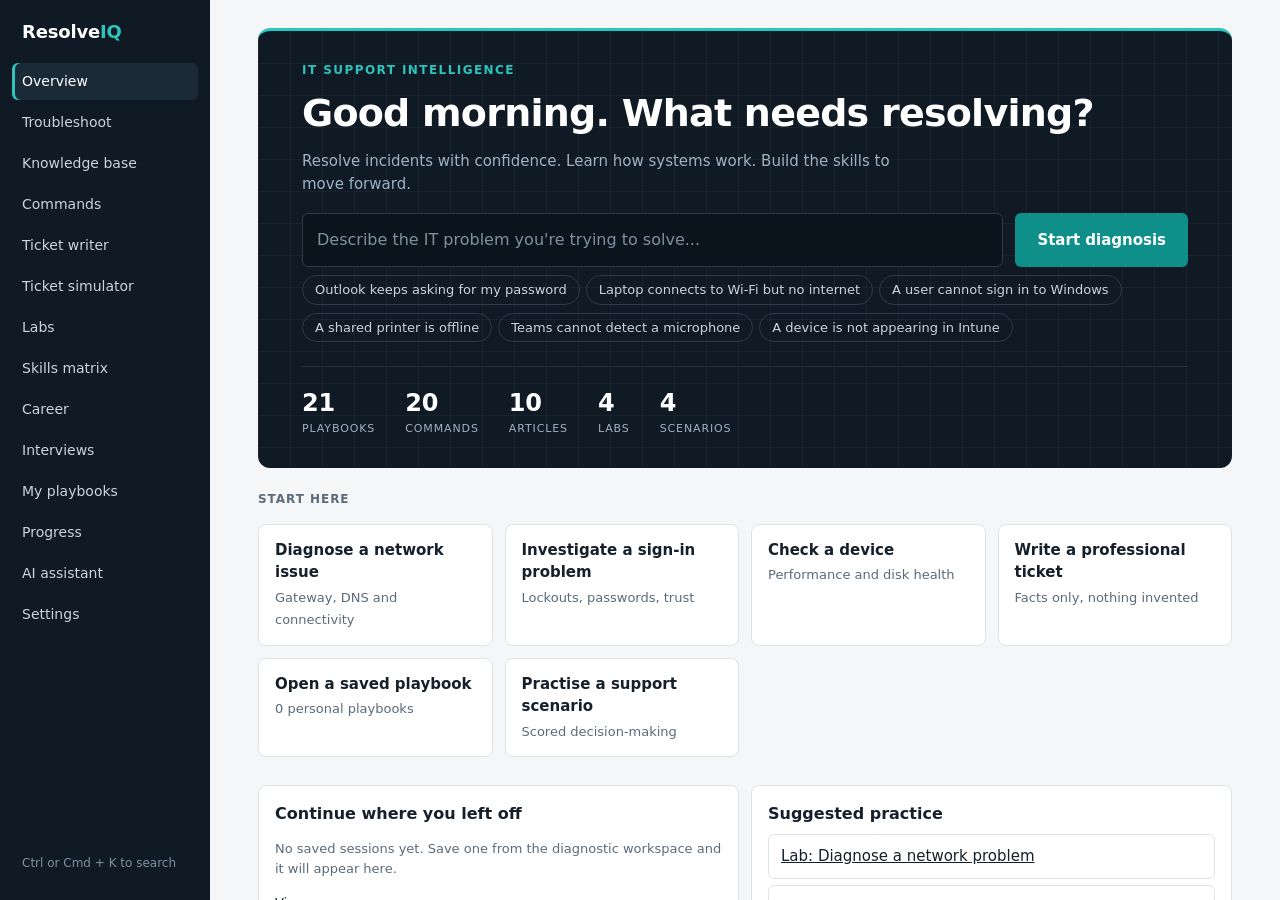
==== commit c2f70f86: "Add files via upload More refined homepage" ====
--- a/index.html
+++ b/index.html
@@ -30,6 +30,16 @@
 .ev li{margin:3px 0}.ev button{border:0;background:none;color:var(--ac);cursor:pointer;padding:0;font-size:12px}
 .warn{border-left:4px solid var(--wn);background:color-mix(in srgb,var(--wn) 10%,var(--sf));padding:10px 12px;border-radius:6px;margin:10px 0}
 .toast{position:fixed;bottom:20px;right:20px;background:var(--sh);color:#fff;padding:9px 14px;border-radius:6px;font-size:13px}
+.hero{background:var(--sh);color:#e6edf3;border-radius:12px;padding:30px clamp(18px,4vw,44px);margin-bottom:16px;border-top:3px solid #2cc4bc;background-image:linear-gradient(rgba(255,255,255,.035) 1px,transparent 1px),linear-gradient(90deg,rgba(255,255,255,.035) 1px,transparent 1px);background-size:32px 32px}
+.hero .eyebrow{font-size:12px;letter-spacing:.12em;text-transform:uppercase;color:#2cc4bc;font-weight:600}
+.hero h1{font-size:clamp(26px,4vw,38px);color:#fff;letter-spacing:-.02em;margin:6px 0 8px}.hero p{color:#9fb2c3;max-width:62ch;margin:0 0 18px}
+.hero input{background:#0b141c;border:1px solid #2a3b4b;color:#fff;font-size:16px;padding:14px}.hero input::placeholder{color:#7d91a3}
+.hero .btn{padding:12px 22px}.chip{display:inline-block;border:1px solid #2a3b4b;color:#c9d4de;background:transparent;border-radius:999px;padding:4px 12px;font-size:13px;cursor:pointer;margin:8px 6px 0 0}.chip:hover{border-color:#2cc4bc;color:#fff}
+.stat{display:flex;gap:30px;flex-wrap:wrap;margin-top:24px;padding-top:18px;border-top:1px solid #223344}.stat div{font-size:11px;color:#9fb2c3;text-transform:uppercase;letter-spacing:.08em}.stat b{display:block;font-size:24px;color:#fff;letter-spacing:-.01em;text-transform:none}
+.tiles{display:grid;grid-template-columns:repeat(auto-fit,minmax(210px,1fr));gap:12px;margin:16px 0}.tile{display:block;text-decoration:none;background:var(--sf);border:1px solid var(--bd);border-radius:8px;padding:14px 16px;transition:border-color .15s,transform .15s}.tile:hover{border-color:var(--ac);transform:translateY(-1px)}.tile b{display:block;margin-bottom:2px}.tile span{font-size:13px;color:var(--mu)}
+.sec{font-size:12px;letter-spacing:.08em;text-transform:uppercase;color:var(--mu);margin:22px 0 8px;font-weight:600}
+.pr{display:grid;grid-template-columns:repeat(auto-fit,minmax(220px,1fr));gap:14px}.pr div{border-left:3px solid var(--ac);padding-left:12px;font-size:14px}.pr b{display:block}
+.pl a{display:inline-block;border:1px solid var(--bd);background:var(--sf);border-radius:6px;padding:4px 10px;margin:4px 6px 0 0;font-size:13px;text-decoration:none}.pl a:hover{border-color:var(--ac)}
 @media(max-width:800px){body{flex-direction:column}aside{width:100%;flex-direction:row;flex-wrap:wrap;padding:8px}.logo{padding:6px 10px}aside small{display:none}}
 @media(prefers-reduced-motion:reduce){*{transition:none!important}}
 </style></head><body>
@@ -263,6 +273,7 @@
 fx:R(`Display setting or projection mode.`,`Supported`,[`Set Extend or Duplicate as the user needs.`,`Check resolution and refresh rate in Advanced display.`],`Not needed.`),
 cb:R(`Cable, port or driver is possible.`,`Possible`,[`Try another cable and another monitor.`,`Check the graphics adapter in Device Manager for warnings.`],`Hardware fault.`)}}
 });
+document.addEventListener(`click`,e=>{const c=e.target.closest(`[data-q]`);if(!c)return;$(`#q`).value=c.dataset.q;$(`#qf`).requestSubmit()});
 let S=null,aiOut=``,aiBusy=0,aiN=0,aiT=0;
 (async()=>{try{S=await window.claude.use(`sample`);if(S&&!document.activeElement.matches?.(`textarea,input`))render()}catch(e){}})();
 const SECRET=/(password|passwd|pwd|token|secret|api[_-]?key)\s*[:=]\s*\S+|eyJ[A-Za-z0-9_-]{20,}|-----BEGIN/i;
@@ -310,7 +321,16 @@
 const route=()=>(location.hash||"#/").split("/");
 function shell(){const h=location.hash||"#/";$("#nav").innerHTML=`<div class="logo">Resolve<b>IQ</b></div>`+NAV.map(([a,l])=>`<a href="${a}" class="${(h===a||h.startsWith(a+"/"))?"on":""}">${l}</a>`).join("")+`<small>Ctrl or Cmd + K to search</small>`}
 function match(q){const w=q.toLowerCase().split(/\W+/).filter(x=>x.length>2);return Object.entries(PB).map(([k,p])=>[k,w.reduce((s,x)=>s+(p.kw.includes(x)||p.t.toLowerCase().includes(x)?1:0),0)]).sort((a,b)=>b[1]-a[1])}
-function home(){const ss=DB.sessions.slice(0,3);
+const HC=[[`Networking`,[`net`,`dh`,`vpn`]],[`Identity and access`,[`win`,`mfa`,`gpo`,`dj`]],[`Microsoft 365`,[`out`,`olk`,`od`,`smb`,`teams`]],[`Endpoint and hardware`,[`slow`,`bsod`,`wu`,`mon`,`chg`,`prn`]],[`Enterprise and security`,[`int`,`blk`,`secx`]]];
+function home(){const hr=new Date().getHours(),gr=hr<12?`Good morning`:hr<18?`Good afternoon`:`Good evening`,s0=DB.sessions[0],nl=LB.findIndex((_,i)=>!DB.lab[i]),ns=SC.findIndex((_,i)=>DB.tk[i]==null),gap=Object.entries(DB.skills).filter(([,v])=>v.t>v.l).sort((a,b)=>(b[1].t-b[1].l)-(a[1].t-a[1].l))[0];
+const tile=(h,t,d)=>`<a class="tile" href="${h}"><b>${t}</b><span>${d}</span></a>`;
+return `<section class="hero"><div class="eyebrow">IT support intelligence</div><h1>${gr}. What needs resolving?</h1><p>Resolve incidents with confidence. Learn how systems work. Build the skills to move forward.</p><form id="qf"><div class="row"><input id="q" aria-label="Describe the problem" placeholder="Describe the IT problem you're trying to solve..." autocomplete="off"><button class="btn" style="flex:0 0 auto">Start diagnosis</button></div></form><div>${[`Outlook keeps asking for my password`,`Laptop connects to Wi-Fi but no internet`,`A user cannot sign in to Windows`,`A shared printer is offline`,`Teams cannot detect a microphone`,`A device is not appearing in Intune`].map(q=>`<button type="button" class="chip" data-q="${esc(q)}">${esc(q)}</button>`).join("")}</div><div class="stat"><div><b>${Object.keys(PB).length}</b>Playbooks</div><div><b>${CMD.length}</b>Commands</div><div><b>${KB.length}</b>Articles</div><div><b>${LB.length}</b>Labs</div><div><b>${SC.length}</b>Scenarios</div></div></section>
+<div class="sec">Start here</div><div class="tiles">${tile(`#/t/net/new`,`Diagnose a network issue`,`Gateway, DNS and connectivity`)}${tile(`#/t/win/new`,`Investigate a sign-in problem`,`Lockouts, passwords, trust`)}${tile(`#/t/slow/new`,`Check a device`,`Performance and disk health`)}${tile(`#/ticket`,`Write a professional ticket`,`Facts only, nothing invented`)}${tile(`#/pb`,`Open a saved playbook`,`${DB.pl.length} personal playbooks`)}${tile(`#/sim`,`Practise a support scenario`,`Scored decision-making`)}</div>
+<div class="row"><div class="box"><h2>Continue where you left off</h2>${s0?`<a class="opt" href="#/t/${s0.pb}/r${s0.id}"><b>${esc(PB[s0.pb].t)}</b><br><span class="sm mu">${esc(s0.title||"Untitled session")} · ${new Date(s0.ts).toLocaleString("en-GB")}</span></a>`:`<p class="sm mu">No saved sessions yet. Save one from the diagnostic workspace and it will appear here.</p>`}<a class="sm" href="#/progress">View progress</a></div>
+<div class="box"><h2>Suggested practice</h2>${nl>=0?`<a class="opt" href="#/lab">Lab: ${LB[nl].t}</a>`:`<p class="sm mu">All labs completed.</p>`}${ns>=0?`<a class="opt" href="#/sim">Scenario: ${SC[ns].t}</a>`:``}${gap?`<p class="sm">Largest self-assessed gap: <b>${esc(gap[0])}</b></p>`:`<p class="sm mu">Set targets in the <a href="#/skills">skills matrix</a> to get gap-based suggestions.</p>`}</div></div>
+<div class="sec">Playbook library</div><div class="box">${HC.map(([n,ids])=>`<div class="pl"><b class="sm">${n}</b><br>${ids.filter(i=>PB[i]).map(i=>`<a href="#/t/${i}/new">${esc(PB[i].t)}</a>`).join("")}</div>`).join(`<div style="height:10px"></div>`)}</div>
+<div class="sec">How ResolveIQ works</div><div class="pr"><div><b>Read-only first</b>Every step is risk-labelled with the permissions it needs. Nothing runs automatically.</div><div><b>Evidence before conclusions</b>Causes are ranked from your results and never presented as confirmed without evidence.</div><div><b>Simulated is never live</b>Labs and sample output are illustrative. Nothing touches your device.</div><div><b>Local-first</b>Your data stays in this browser. AI assistance is optional and clearly labelled.</div></div><p class="sm mu" style="margin-top:20px">Guidance for trained support staff. Follow your organisation's procedures and escalate when unsure.</p>`}
+function homeOld(){const ss=DB.sessions.slice(0,3);
 return `<h1>Start of shift</h1><p class="mu">Describe the problem to open a guided diagnostic. Guidance only: nothing here runs on your device.</p>
 <div class="box"><form id="qf"><label for="q">Quick diagnosis</label><div class="row"><input id="q" placeholder="Describe the IT problem you're trying to solve..." autocomplete="off"><button class="btn" style="flex:0 0 auto">Diagnose</button></div></form>
 <p class="sm mu">Try: Outlook keeps asking for my password · laptop connects to Wi-Fi but no internet · user cannot sign in to Windows</p></div>
